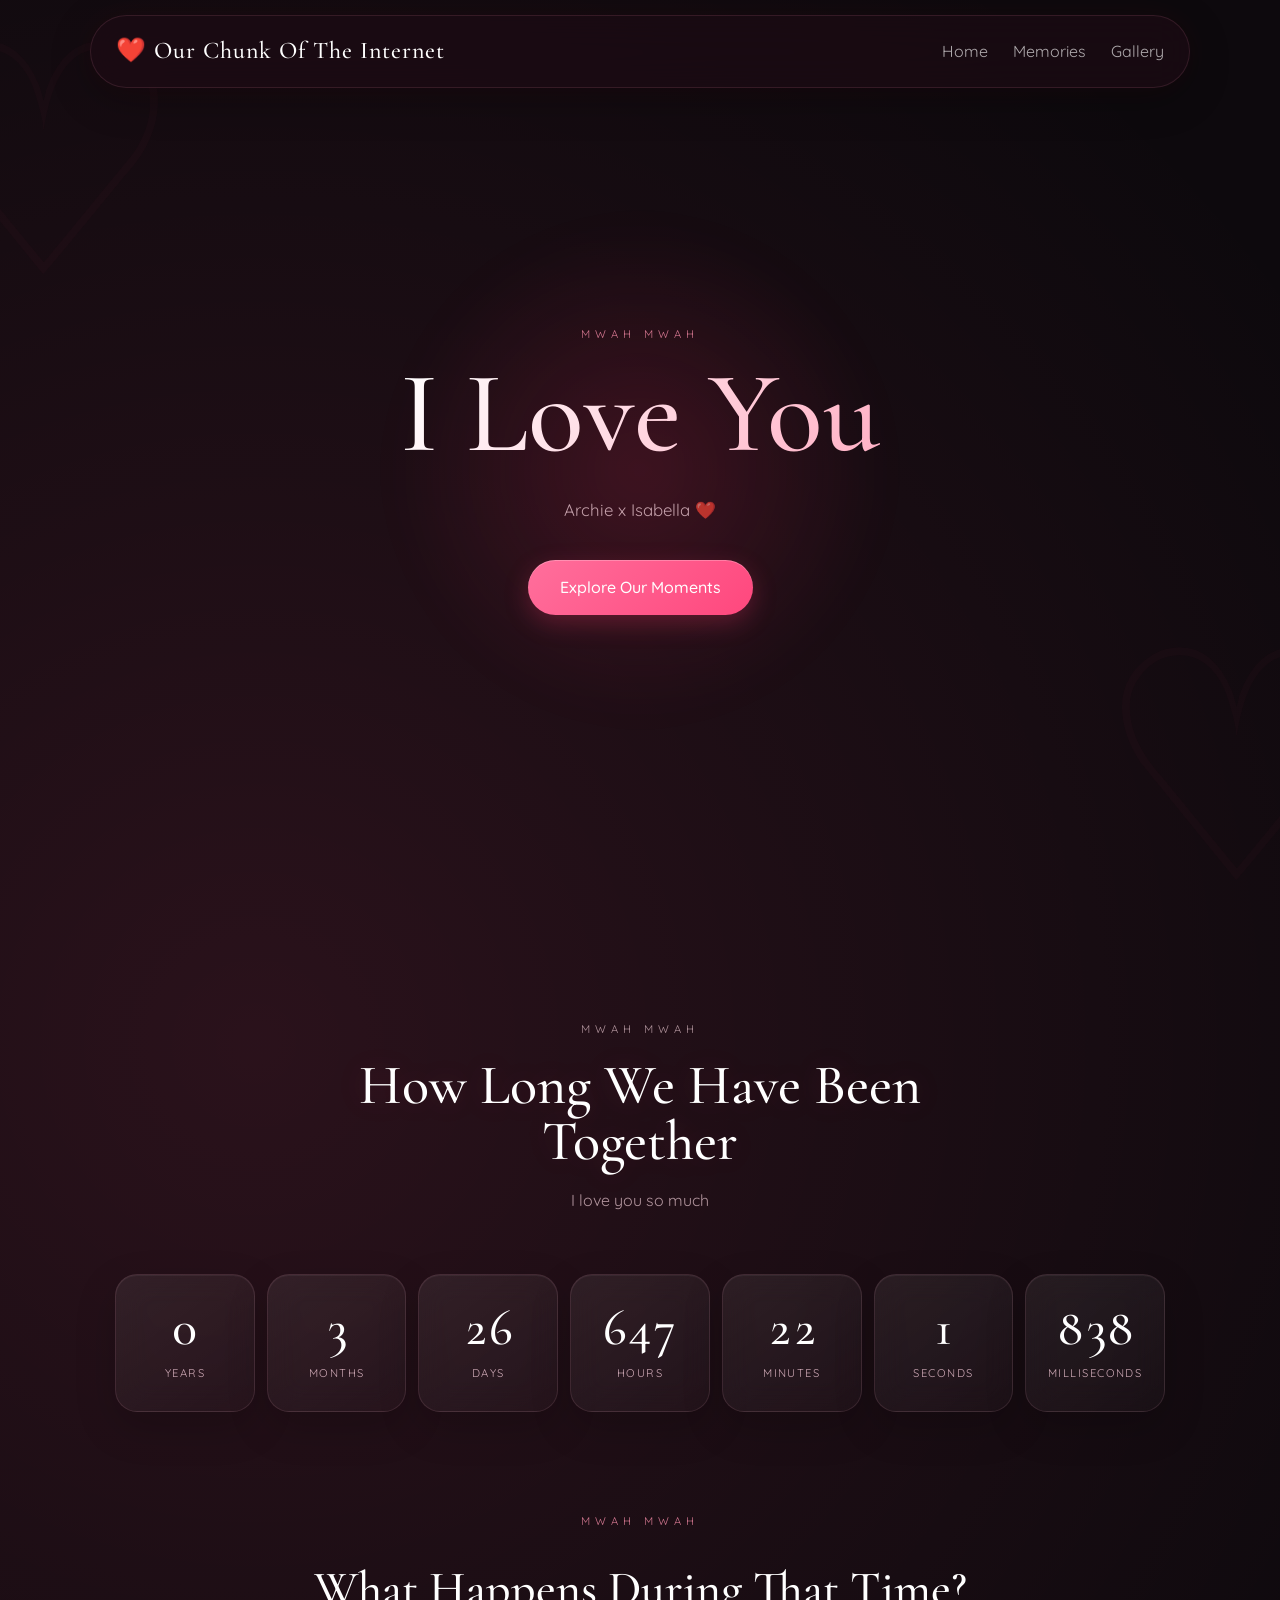
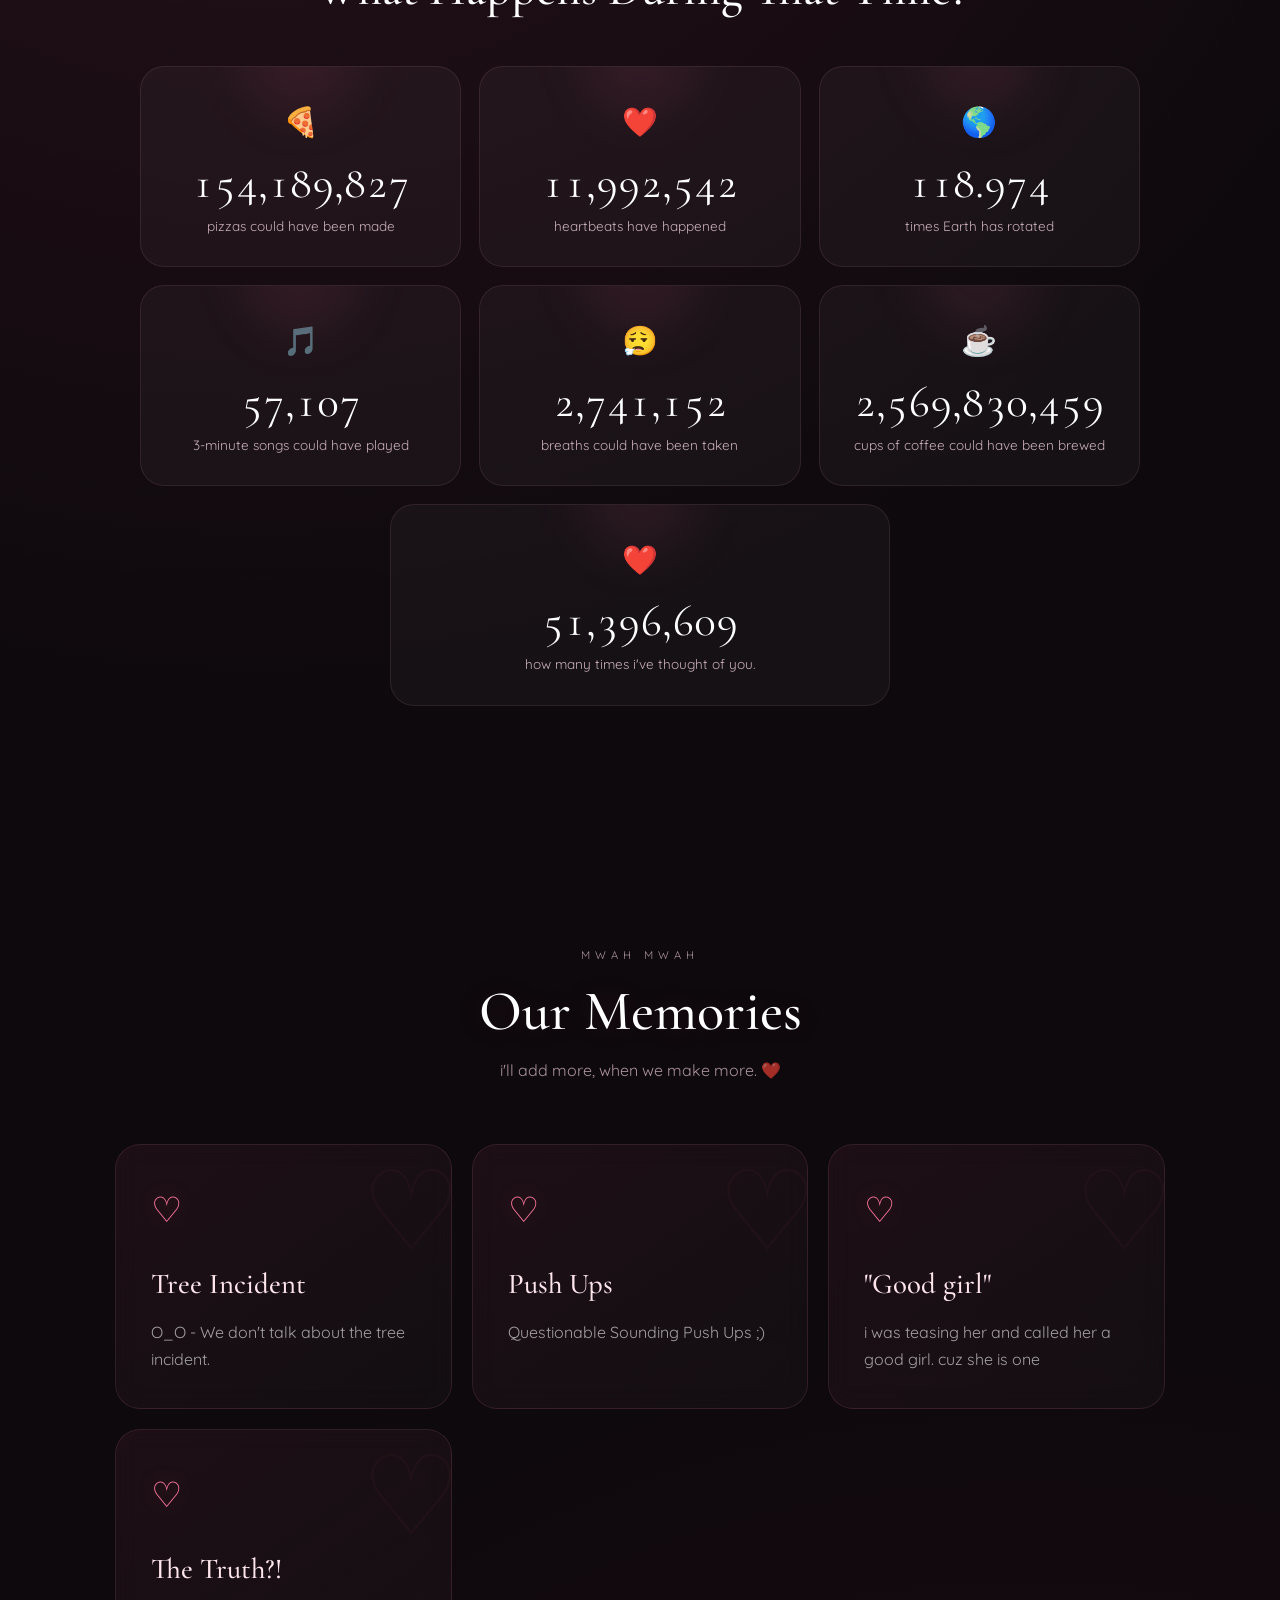
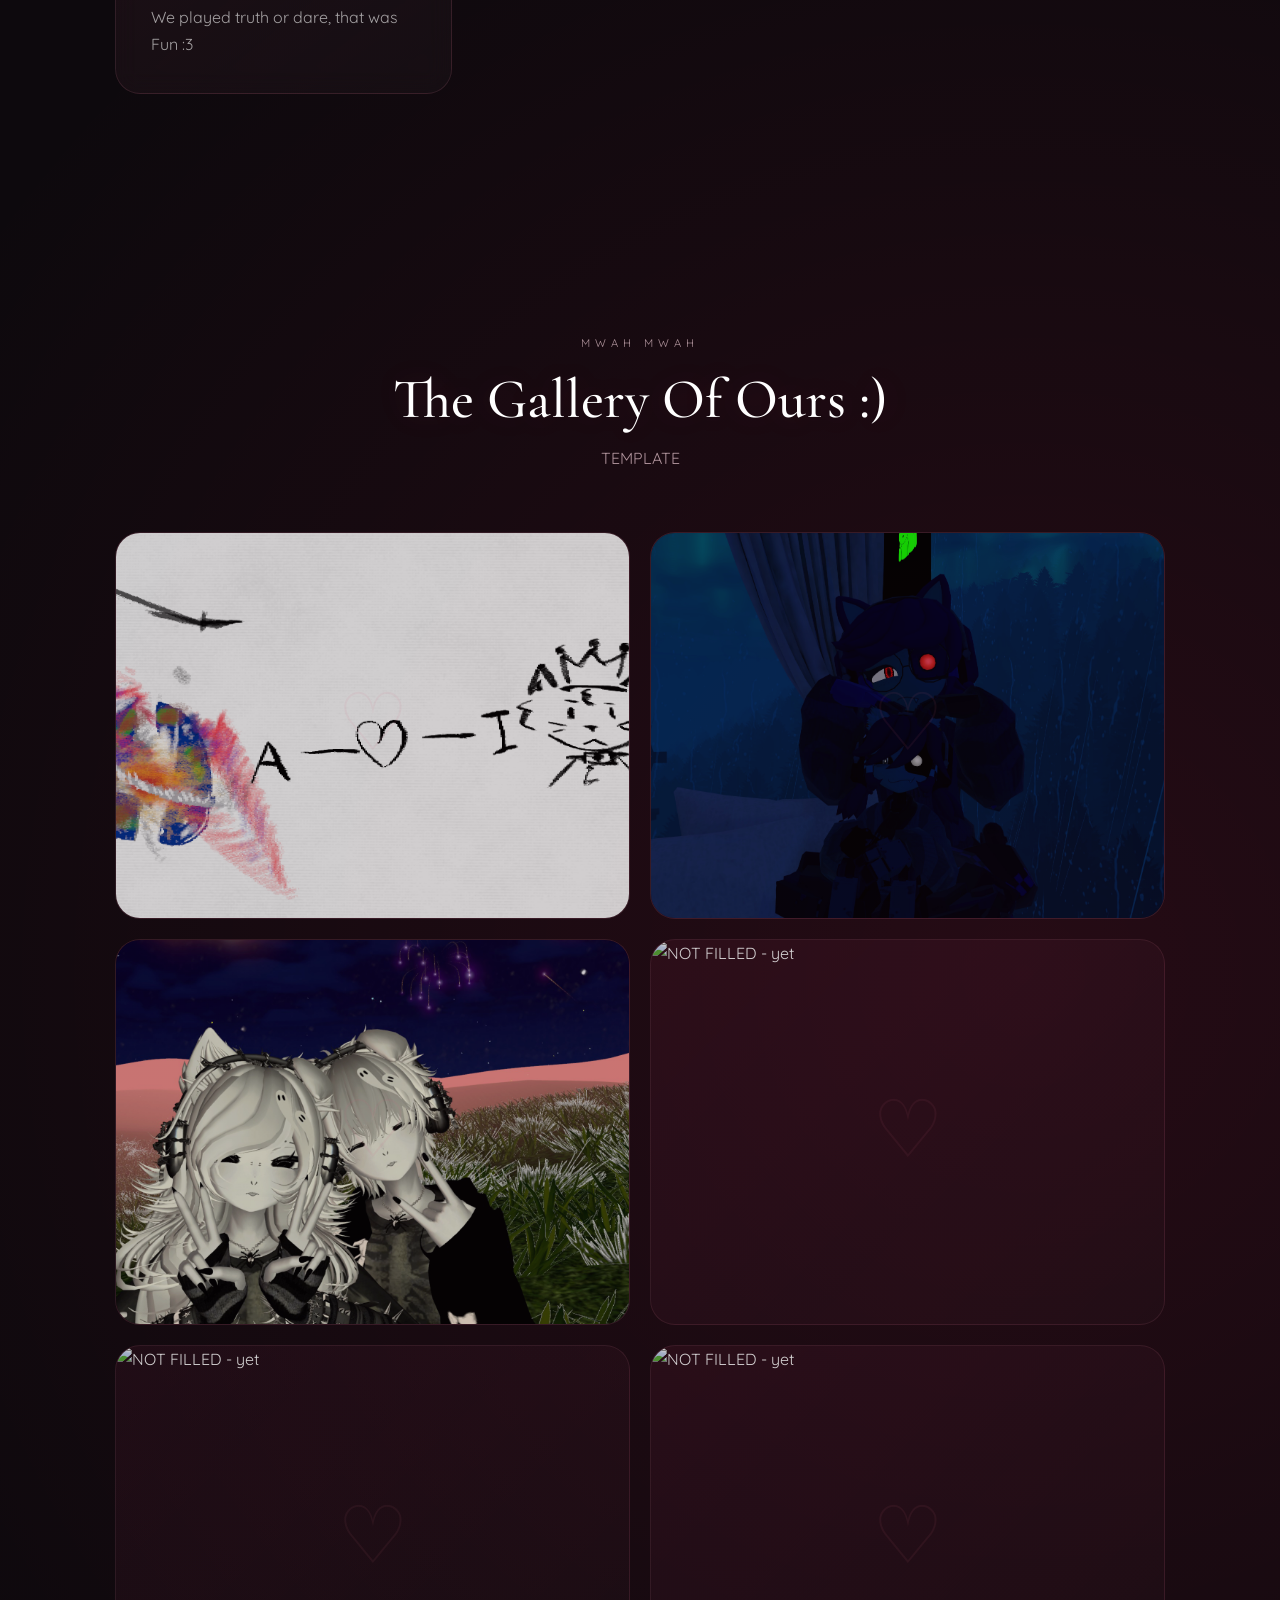
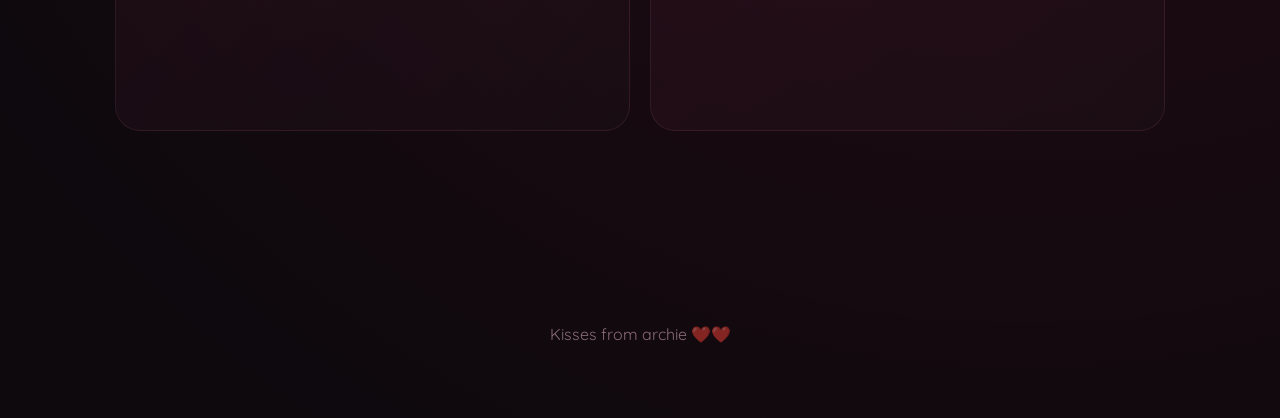
==== home.html @ 4c82939a "Updated" ====
<!DOCTYPE html>
<html lang="en">
<head>
    <meta charset="UTF-8">
    <meta name="viewport" content="width=device-width, initial-scale=1.0">

    <title>Archie x Isabella ❤️</title>

    <link rel="stylesheet" href="style.css">
</head>

<body>

    <header class="navbar">
        <div class="logo">
            ❤️ Our Chunk Of The Internet
        </div>

        <nav>
            <a href="#home">Home</a>
            <a href="#memories">Memories</a>
            <a href="#gallery">Gallery</a>
        </nav>
    </header>


    <main>

        <!-- HOME -->

        <section id="home" class="hero">

            <div class="hero-content">

                <p class="eyebrow">
                    mwah mwah
                </p>

                <h1>
                    I Love You
                </h1>

                <p class="hero-text">
                    Archie x Isabella ❤️
                </p>

                <a href="#memories" class="button">
                    Explore Our Moments
                </a>

            </div>

        </section>

        <!-- TIME TOGETHER -->

        <section id="time-together" class="section time-section">

            <div class="section-heading">

                <p class="eyebrow">
                    Mwah Mwah
                </p>

                <h2>
                    How Long We Have Been Together
                </h2>

                <p>
                    I love you so much
                </p>

            </div>

            <div class="time-counter">

                <div class="time-unit">
                    <span id="years">0</span>
                    <small>Years</small>
                </div>

                <div class="time-unit">
                    <span id="months">0</span>
                    <small>Months</small>
                </div>

                <div class="time-unit">
                    <span id="days">0</span>
                    <small>Days</small>
                </div>

                <div class="time-unit">
                    <span id="hours">0</span>
                    <small>Hours</small>
                </div>

                <div class="time-unit">
                    <span id="minutes">0</span>
                    <small>Minutes</small>
                </div>

                <div class="time-unit">
                    <span id="seconds">0</span>
                    <small>Seconds</small>
                </div>

                <div class="time-unit milliseconds">
                    <span id="milliseconds">000</span>
                    <small>Milliseconds</small>
                </div>

            </div>

            <div class="facts-heading">

                <p class="eyebrow">
                    mwah mwah
                </p>

                <h3>
                    What Happens During That Time?
                </h3>

            </div>

            <div class="facts-grid">

                <div class="fact-card">
                    <div class="fact-icon">🍕</div>
                    <div class="fact-number" id="pizzas">0</div>
                    <p>pizzas could have been made</p>
                </div>

                <div class="fact-card">
                    <div class="fact-icon">❤️</div>
                    <div class="fact-number" id="heartbeats">0</div>
                    <p>heartbeats have happened</p>
                </div>

                <div class="fact-card">
                    <div class="fact-icon">🌎</div>
                    <div class="fact-number" id="earthRotations">0</div>
                    <p>times Earth has rotated</p>
                </div>

                <div class="fact-card">
                    <div class="fact-icon">🎵</div>
                    <div class="fact-number" id="songs">0</div>
                    <p>3-minute songs could have played</p>
                </div>

                <div class="fact-card">
                    <div class="fact-icon">😮‍💨</div>
                    <div class="fact-number" id="breaths">0</div>
                    <p>breaths could have been taken</p>
                </div>

                <div class="fact-card">
                    <div class="fact-icon">☕</div>
                    <div class="fact-number" id="coffees">0</div>
                    <p>cups of coffee could have been brewed</p>
                </div>

                <div class="fact-card">
                    <div class="fact-icon">❤️</div>
                    <div class="fact-number" id="Love">0</div>
                    <p>how many times i've thought of you. </p>
                </div>

            </div>

        </section>




        <!-- ABOUT / US -->

        <section id="memories" class="section">

            <div class="section-heading">

                <p class="eyebrow">
                    Mwah Mwah
                </p>

                <h2>
                    Our Memories
                </h2>

                <p>
                    i'll add more, when we make more. ❤️
                </p>

            </div>


            <div class="card-grid">

                <article class="card">
                    <span class="card-icon">♡</span>

                    <h3>
                        Tree Incident
                    </h3>

                    <p>
                        O_O - We don't talk about the tree incident.
                    </p>
                </article>


                <article class="card">
                    <span class="card-icon">♡</span>

                    <h3>
                        Push Ups
                    </h3>

                    <p>
                        Questionable Sounding Push Ups ;)
                    </p>
                </article>


                <article class="card">
                    <span class="card-icon">♡</span>

                    <h3>
                        "Good girl"
                    </h3>

                    <p>
                        i was teasing her and called her a good girl. cuz she is one 
                    </p>
                </article>

                <article class="card">
                    <span class="card-icon">♡</span>

                    <h3>
                        The Truth?!
                    </h3>

                    <p>
                        We played truth or dare, that was Fun :3
                    </p>
                </article>

            </div>

        </section>





<!-- GALLERY -->

<section id="gallery" class="section">

    <div class="section-heading">

        <p class="eyebrow">
            mwah mwah
        </p>

        <h2>
            The Gallery Of Ours :)
        </h2>

        <p>
            TEMPLATE
        </p>

    </div>


    <div class="gallery">

        <div class="photo">

            <img
                src="1.jpg"
                alt="First Sign Of Romance?"
                data-description="Earth Split In Half Vs Cat. - Cat Wins."
            >

        </div>


        <div class="photo">

            <img
                src="2.png"
                alt="Silly Goobers :3"
                data-description="Two Silly Goobers Cuddling :3"
            >

        </div>


        <div class="photo">

            <img
                src="3.png"
                alt="SELFIE!"
                data-description="Cute Selfie's ❤️"
            >

        </div>


        <div class="photo">

            <img
                src="4.png"
                alt="NOT FILLED - yet"
                data-description="NOT FILLED - yet"
            >

        </div>


        <div class="photo">

            <img
                src="5.png"
                alt="NOT FILLED - yet"
                data-description="NOT FILLED - yet"
            >

        </div>


        <div class="photo">

            <img
                src="6.png"
                alt="NOT FILLED - yet"
                data-description="NOT FILLED - yet"
            >

        </div>

    </div>

</section>


<!-- IMAGE VIEWER -->

<div class="image-viewer" id="imageViewer">

    <button
        class="viewer-close"
        id="viewerClose"
        aria-label="Close image"
    >
        ×
    </button>


    <div class="viewer-content">

        <img
            class="viewer-image"
            id="viewerImage"
            src=""
            alt=""
        >


        <p
            class="viewer-description"
            id="viewerDescription"
        >
            TEMPLATE
        </p>

    </div>

</div>


<!-- IMAGE VIEWER -->

<div class="image-viewer" id="imageViewer">

    <button
        class="viewer-close"
        id="viewerClose"
        aria-label="Close image"
    >
        ×
    </button>

    <img
        class="viewer-image"
        id="viewerImage"
        src=""
        alt=""
    >

</div>
    </main>


    <footer>

        <p>
            Kisses from archie ❤️❤️
        </p>

    </footer>


    <script src="script.js"></script>

</body>
</html>
---- style.css ----
/* =========================================================
   FONTS
========================================================= */

@import url('https://fonts.googleapis.com/css2?family=Cormorant+Garamond:wght@400;500;600&family=Quicksand:wght@300;400;500&display=swap');


/* =========================================================
   GLOBAL
========================================================= */

* {
    margin: 0;
    padding: 0;
    box-sizing: border-box;
}

html {
    scroll-behavior: smooth;
}

body {
    font-family: "Quicksand", sans-serif;
    font-weight: 400;

    background:
        radial-gradient(
            circle at 20% 20%,
            rgba(255, 80, 130, 0.12),
            transparent 30%
        ),
        radial-gradient(
            circle at 80% 80%,
            rgba(255, 30, 90, 0.10),
            transparent 30%
        ),
        #0d090d;

    color: #fff;

    line-height: 1.7;

    overflow-x: hidden;
}


/* =========================================================
   TYPOGRAPHY
========================================================= */

h1,
h2,
h3,
.logo {
    font-family: "Cormorant Garamond", serif;
    font-weight: 500;
}

h1,
h2,
h3,
p {
    margin-top: 0;
}

a {
    font-family: "Quicksand", sans-serif;
}


/* =========================================================
   AMBIENT BACKGROUND
========================================================= */

body::before,
body::after {
    content: "♡";

    position: fixed;

    font-family: "Cormorant Garamond", serif;

    font-size: 20rem;

    color: rgba(255, 80, 130, 0.025);

    pointer-events: none;

    z-index: -1;

    animation:
        backgroundFloat 12s ease-in-out infinite;
}

body::before {
    top: -100px;
    left: -100px;
}

body::after {
    bottom: -150px;
    right: -100px;

    animation-delay: -6s;
}

@keyframes backgroundFloat {

    0%,
    100% {
        transform:
            translateY(0)
            rotate(0deg);
    }

    50% {
        transform:
            translateY(-30px)
            rotate(8deg);
    }
}


/* =========================================================
   NAVBAR
========================================================= */

.navbar {
    position: fixed;

    top: 15px;
    left: 50%;

    transform: translateX(-50%);

    width: min(
        1100px,
        calc(100% - 30px)
    );

    display: flex;

    justify-content: space-between;
    align-items: center;

    padding: 15px 25px;

    background:
        rgba(30, 12, 20, 0.65);

    border:
        1px solid
        rgba(255, 150, 180, 0.12);

    border-radius: 100px;

    backdrop-filter: blur(18px);

    box-shadow:
        0 10px 40px rgba(0, 0, 0, 0.3),
        0 0 30px rgba(255, 50, 100, 0.05);

    z-index: 1000;

    animation:
        navbarAppear 1s ease forwards;
}

@keyframes navbarAppear {

    from {
        opacity: 0;

        transform:
            translate(-50%, -20px);
    }

    to {
        opacity: 1;

        transform:
            translate(-50%, 0);
    }
}


/* =========================================================
   LOGO
========================================================= */

.logo {
    font-size: 1.5rem;

    font-weight: 500;

    letter-spacing: 1px;

    color: #fff;

    transition: 0.3s;
}

.logo:hover {
    color: #ff8fab;

    text-shadow:
        0 0 15px
        rgba(255, 80, 130, 0.5);
}


/* =========================================================
   NAVIGATION
========================================================= */

nav {
    display: flex;

    gap: 25px;
}

nav a {
    position: relative;

    color: #fff;

    text-decoration: none;

    opacity: 0.65;

    font-weight: 400;

    transition: 0.3s;
}

nav a::after {
    content: "";

    position: absolute;

    left: 50%;
    bottom: -5px;

    width: 0;
    height: 2px;

    background: #ff6f9c;

    border-radius: 10px;

    transform: translateX(-50%);

    transition: 0.3s;
}

nav a:hover {
    opacity: 1;

    color: #ff9fba;

    text-shadow:
        0 0 12px
        rgba(255, 100, 140, 0.5);
}

nav a:hover::after {
    width: 100%;
}


/* =========================================================
   HERO
========================================================= */

.hero {
    min-height: 100vh;

    display: flex;

    justify-content: center;
    align-items: center;

    text-align: center;

    padding:
        120px
        20px
        80px;

    position: relative;
}


/* =========================================================
   HERO GLOW
========================================================= */

.hero::before {
    content: "";

    position: absolute;

    width: 500px;
    height: 500px;

    border-radius: 50%;

    background:
        radial-gradient(
            circle,
            rgba(255, 50, 100, 0.16),
            transparent 70%
        );

    filter: blur(20px);

    animation:
        heroGlow 6s ease-in-out infinite;

    pointer-events: none;
}

@keyframes heroGlow {

    0%,
    100% {
        transform: scale(0.9);

        opacity: 0.5;
    }

    50% {
        transform: scale(1.15);

        opacity: 1;
    }
}


/* =========================================================
   HERO CONTENT
========================================================= */

.hero-content {
    max-width: 750px;

    position: relative;

    animation:
        heroAppear 1.4s ease forwards;
}

@keyframes heroAppear {

    from {
        opacity: 0;

        transform:
            translateY(30px);
    }

    to {
        opacity: 1;

        transform:
            translateY(0);
    }
}


/* =========================================================
   EYEBROW
========================================================= */

.eyebrow {
    text-transform: uppercase;

    letter-spacing: 5px;

    font-size: 0.7rem;

    font-weight: 400;

    color: #ff91ae;

    margin-bottom: 18px;

    opacity: 0.8;
}


/* =========================================================
   HERO TITLE
========================================================= */

.hero h1 {
    font-family:
        "Cormorant Garamond",
        serif;

    font-weight: 500;

    font-size:
        clamp(
            4rem,
            9vw,
            8rem
        );

    line-height: 0.9;

    margin-bottom: 30px;

    background:
        linear-gradient(
            120deg,
            #fff,
            #ffb6c9,
            #ff6f9c,
            #fff
        );

    background-size: 300%;

    -webkit-background-clip: text;

    -webkit-text-fill-color: transparent;

    animation:
        titleGradient 6s ease infinite,
        titleFloat 4s ease-in-out infinite;
}

@keyframes titleGradient {

    0%,
    100% {
        background-position: 0%;
    }

    50% {
        background-position: 100%;
    }
}

@keyframes titleFloat {

    0%,
    100% {
        transform:
            translateY(0);
    }

    50% {
        transform:
            translateY(-5px);
    }
}


/* =========================================================
   HERO TEXT
========================================================= */

.hero-text {
    max-width: 600px;

    margin: auto;

    opacity: 0.7;

    font-size: 1.05rem;

    font-weight: 400;

    color: #ffdce5;
}


/* =========================================================
   BUTTON
========================================================= */

.button {
    display: inline-block;

    margin-top: 35px;

    padding:
        14px
        32px;

    border-radius: 50px;

    background:
        linear-gradient(
            135deg,
            #ff6f9c,
            #ff477d
        );

    color: white;

    text-decoration: none;

    font-family:
        "Quicksand",
        sans-serif;

    font-weight: 500;

    box-shadow:
        0 8px 25px
        rgba(255, 60, 110, 0.25),

        inset 0 1px
        rgba(255, 255, 255, 0.25);

    transition:
        transform 0.3s,
        box-shadow 0.3s;
}

.button:hover {
    transform:
        translateY(-5px)
        scale(1.03);

    box-shadow:
        0 15px 35px
        rgba(255, 60, 110, 0.4),

        0 0 30px
        rgba(255, 80, 130, 0.15);
}

.button:active {
    transform:
        scale(0.96);
}


/* =========================================================
   SECTIONS
========================================================= */

.section {
    max-width: 1100px;

    margin: auto;

    padding:
        120px
        25px;

    position: relative;
}

.section-heading {
    text-align: center;

    max-width: 650px;

    margin:
        0 auto
        60px;
}

.section-heading h2 {
    font-family:
        "Cormorant Garamond",
        serif;

    font-weight: 500;

    font-size: 3.5rem;

    line-height: 1;

    margin-bottom: 18px;

    color: #fff;

    text-shadow:
        0 0 30px
        rgba(255, 80, 130, 0.15);
}

.section-heading p {
    opacity: 0.65;

    color: #ffdce5;

    font-weight: 400;
}


/* =========================================================
   CARDS
========================================================= */

.card-grid {
    display: grid;

    grid-template-columns:
        repeat(3, 1fr);

    gap: 20px;
}

.card {
    position: relative;

    padding: 35px;

    border:
        1px solid
        rgba(255, 150, 180, 0.12);

    border-radius: 25px;

    background:
        linear-gradient(
            145deg,
            rgba(255, 100, 140, 0.07),
            rgba(255, 255, 255, 0.025)
        );

    backdrop-filter: blur(12px);

    overflow: hidden;

    transition:
        transform 0.35s,
        border-color 0.35s,
        box-shadow 0.35s;
}

.card::before {
    content: "♡";

    position: absolute;

    right: -10px;
    top: -25px;

    font-family:
        "Cormorant Garamond",
        serif;

    font-size: 7rem;

    color:
        rgba(255, 100, 140, 0.04);

    transition: 0.4s;
}

.card:hover {
    transform:
        translateY(-10px);

    border-color:
        rgba(255, 110, 150, 0.3);

    box-shadow:
        0 20px 50px
        rgba(0, 0, 0, 0.3),

        0 0 30px
        rgba(255, 60, 110, 0.06);
}

.card:hover::before {
    transform:
        rotate(15deg)
        scale(1.1);

    color:
        rgba(255, 100, 140, 0.08);
}


/* =========================================================
   CARD ICON
========================================================= */

.card-icon {
    font-size: 2.2rem;

    display: block;

    margin-bottom: 20px;

    color: #ff789f;

    filter:
        drop-shadow(
            0 0 10px
            rgba(255, 80, 130, 0.4)
        );

    animation:
        tinyHeart 2s ease-in-out infinite;
}

@keyframes tinyHeart {

    0%,
    100% {
        transform:
            scale(1);
    }

    50% {
        transform:
            scale(1.12);
    }
}


/* =========================================================
   CARD TEXT
========================================================= */

.card h3 {
    font-family:
        "Cormorant Garamond",
        serif;

    font-size: 1.8rem;

    font-weight: 500;

    margin-bottom: 10px;

    color: #ffe5ec;
}

.card p {
    opacity: 0.6;

    font-weight: 400;
}


/* =========================================================
   GALLERY
========================================================= */

.gallery {
    display: grid;

    grid-template-columns:
        repeat(2, 1fr);

    gap: 20px;
}

.photo {
    position: relative;

    aspect-ratio: 4 / 3;

    border-radius: 25px;

    background:
        linear-gradient(
            135deg,
            rgba(255, 80, 130, 0.08),
            rgba(255, 255, 255, 0.025)
        );

    border:
        1px solid
        rgba(255, 150, 180, 0.12);

    display: flex;

    justify-content: center;
    align-items: center;

    overflow: hidden;

    opacity: 0.8;

    transition:
        transform 0.4s,
        box-shadow 0.4s;
}

.photo::after {
    content: "♡";

    position: absolute;

    font-family:
        "Cormorant Garamond",
        serif;

    font-size: 5rem;

    color:
        rgba(255, 120, 150, 0.08);

    transition: 0.4s;
}

.photo:hover {
    transform:
        scale(1.025)
        translateY(-5px);

    box-shadow:
        0 20px 50px
        rgba(0, 0, 0, 0.3),

        0 0 30px
        rgba(255, 60, 110, 0.08);
}

.photo:hover::after {
    transform:
        scale(1.3)
        rotate(10deg);

    color:
        rgba(255, 120, 150, 0.15);
}


/* =========================================================
   MUSIC
========================================================= */

.music-card {
    display: flex;

    align-items: center;

    gap: 25px;

    padding: 20px;

    border-radius: 25px;

    background:
        rgba(255, 100, 140, 0.045);

    border:
        1px solid
        rgba(255, 150, 180, 0.12);

    backdrop-filter: blur(10px);

    transition: 0.3s;
}

.music-card:hover {
    transform:
        translateY(-5px);

    border-color:
        rgba(255, 110, 150, 0.25);

    box-shadow:
        0 15px 40px
        rgba(0, 0, 0, 0.25);
}

.album-art {
    width: 80px;
    height: 80px;

    flex-shrink: 0;

    border-radius: 16px;

    display: flex;

    justify-content: center;
    align-items: center;

    background:
        radial-gradient(
            circle,
            rgba(255, 110, 150, 0.3),
            rgba(255, 70, 110, 0.05)
        );

    border:
        1px solid
        rgba(255, 150, 180, 0.15);

    font-family:
        "Quicksand",
        sans-serif;

    font-size: 0.7rem;

    box-shadow:
        0 0 25px
        rgba(255, 70, 120, 0.1);

    transition: 0.3s;
}

.music-card:hover .album-art {
    transform:
        rotate(-3deg)
        scale(1.05);
}

.song-info {
    flex: 1;
}

.song-info h3 {
    font-family:
        "Cormorant Garamond",
        serif;

    font-size: 1.8rem;

    font-weight: 500;

    color: #ffe5ec;
}

.song-info p {
    opacity: 0.5;

    font-weight: 400;
}

.play-button {
    width: 48px;
    height: 48px;

    border: none;

    border-radius: 50%;

    cursor: pointer;

    background: #ff6f9c;

    color: white;

    box-shadow:
        0 5px 20px
        rgba(255, 60, 110, 0.3);

    transition: 0.3s;
}

.play-button:hover {
    transform:
        scale(1.12);

    box-shadow:
        0 8px 30px
        rgba(255, 60, 110, 0.5);
}


/* =========================================================
   LETTER
========================================================= */

.letter-section {
    display: flex;

    justify-content: center;
}

.letter {
    position: relative;

    max-width: 700px;

    padding: 55px;

    border-radius: 30px;

    background:
        linear-gradient(
            145deg,
            rgba(255, 100, 140, 0.08),
            rgba(255, 255, 255, 0.025)
        );

    border:
        1px solid
        rgba(255, 150, 180, 0.15);

    backdrop-filter: blur(15px);

    box-shadow:
        0 25px 70px
        rgba(0, 0, 0, 0.25);
}

.letter::before {
    content: "♡";

    position: absolute;

    top: 15px;
    right: 25px;

    font-family:
        "Cormorant Garamond",
        serif;

    font-size: 3rem;

    color:
        rgba(255, 100, 140, 0.1);

    animation:
        tinyHeart 2s ease-in-out infinite;
}

.letter h2 {
    font-family:
        "Cormorant Garamond",
        serif;

    font-weight: 500;

    font-size: 3rem;

    line-height: 1;

    margin-bottom: 25px;
}

.letter p {
    margin-bottom: 20px;

    opacity: 0.75;

    color: #ffe5ec;

    font-weight: 400;
}

.signature {
    margin-top: 35px;

    font-family:
        "Cormorant Garamond",
        serif;

    font-size: 1.5rem;

    font-weight: 500;

    color: #ff91ae;
}


/* =========================================================
   FOOTER
========================================================= */

footer {
    text-align: center;

    padding: 70px 20px;

    opacity: 0.5;

    color: #ffcbd9;

    font-weight: 400;
}


/* =========================================================
   MOBILE
========================================================= */

@media (max-width: 700px) {

    .navbar {
        top: 10px;

        padding:
            14px
            20px;
    }

    nav {
        display: none;
    }

    .hero h1 {
        font-size: 4.5rem;
    }

    .hero::before {
        width: 350px;
        height: 350px;
    }

    .section {
        padding:
            90px
            20px;
    }

    .section-heading h2 {
        font-size: 2.7rem;
    }

    .card-grid {
        grid-template-columns: 1fr;
    }

    .gallery {
        grid-template-columns: 1fr;
    }

    .letter {
        padding:
            35px
            25px;
    }

    .letter h2 {
        font-size: 2.5rem;
    }

    .music-card {
        gap: 15px;
    }

}

/* =========================================================
   IMAGE VIEWER
========================================================= */

.image-viewer {

    position: fixed;

    inset: 0;

    display: flex;

    justify-content: center;
    align-items: center;

    padding: 40px;

    background:
        rgba(5, 2, 5, 0.78);

    backdrop-filter: blur(20px);

    -webkit-backdrop-filter: blur(20px);

    opacity: 0;

    visibility: hidden;

    pointer-events: none;

    z-index: 9999;

    transition:
        opacity 0.4s ease,
        visibility 0.4s ease;

}


/* OPEN STATE */

.image-viewer.active {

    opacity: 1;

    visibility: visible;

    pointer-events: auto;

}


/* IMAGE */

.viewer-image {

    max-width: 90vw;

    max-height: 85vh;

    width: auto;

    height: auto;

    object-fit: contain;

    border-radius: 20px;

    box-shadow:
        0 30px 100px
        rgba(0, 0, 0, 0.65),

        0 0 60px
        rgba(255, 70, 120, 0.12);

    transform:
        scale(0.75)
        translateY(30px);

    opacity: 0;

    transition:
        transform 0.55s
        cubic-bezier(
            0.16,
            1,
            0.3,
            1
        ),

        opacity 0.35s ease;

}


/* IMAGE ENTER */

.image-viewer.active .viewer-image {

    transform:
        scale(1)
        translateY(0);

    opacity: 1;

}


/* CLOSE BUTTON */

.viewer-close {

    position: absolute;

    top: 25px;
    right: 30px;

    width: 50px;
    height: 50px;

    border: none;

    border-radius: 50%;

    background:
        rgba(255, 255, 255, 0.08);

    color: white;

    font-size: 2rem;

    font-family: Arial, sans-serif;

    cursor: pointer;

    backdrop-filter: blur(10px);

    transition:
        transform 0.3s ease,
        background 0.3s ease;

}


.viewer-close:hover {

    transform:
        rotate(90deg)
        scale(1.1);

    background:
        rgba(255, 100, 140, 0.2);

}


/* CLICKABLE GALLERY */

.photo {

    cursor: pointer;

}


.photo img {

    width: 100%;
    height: 100%;

    object-fit: cover;

    display: block;

    transition:
        transform 0.5s ease;

}


.photo:hover img {

    transform:
        scale(1.05);

}

/* =========================================================
   VIEWER CONTENT
========================================================= */

.viewer-content {

    display: flex;

    flex-direction: column;

    align-items: center;

    justify-content: center;

    max-width: 90vw;

    max-height: 90vh;

}


/* =========================================================
   IMAGE
========================================================= */

.viewer-image {

    max-width: 90vw;

    max-height: 75vh;

    width: auto;

    height: auto;

    object-fit: contain;

    border-radius: 20px;

    box-shadow:
        0 30px 100px
        rgba(0, 0, 0, 0.65),

        0 0 60px
        rgba(255, 70, 120, 0.12);

    transform:
        scale(0.75)
        translateY(30px);

    opacity: 0;

    transition:
        transform 0.55s
        cubic-bezier(
            0.16,
            1,
            0.3,
            1
        ),

        opacity 0.35s ease;

}


/* =========================================================
   DESCRIPTION
========================================================= */

.viewer-description {

    margin-top: 22px;

    max-width: 700px;

    text-align: center;

    color: #ffdce5;

    font-family:
        "Quicksand",
        sans-serif;

    font-size: 1rem;

    line-height: 1.6;

    opacity: 0;

    transform:
        translateY(15px);

    transition:
        opacity 0.45s ease 0.15s,
        transform 0.45s ease 0.15s;

}


/* =========================================================
   ACTIVE ANIMATION
========================================================= */

.image-viewer.active .viewer-image {

    transform:
        scale(1)
        translateY(0);

    opacity: 1;

}


.image-viewer.active .viewer-description {

    opacity: 0.8;

    transform:
        translateY(0);

}

/* ============================= */
/* TIME TOGETHER */
/* ============================= */

.time-section {
    position: relative;
}


/* MAIN COUNTER */

.time-counter {
    display: grid;
    grid-template-columns: repeat(7, 1fr);
    gap: 12px;

    max-width: 1100px;
    margin: 55px auto 0;
}

.time-unit {
    position: relative;

    padding: 28px 12px;

    text-align: center;

    background:
        linear-gradient(
            145deg,
            rgba(255, 255, 255, 0.07),
            rgba(255, 255, 255, 0.025)
        );

    border: 1px solid rgba(255, 180, 200, 0.12);
    border-radius: 22px;

    box-shadow:
        inset 0 1px rgba(255, 255, 255, 0.05),
        0 15px 40px rgba(0, 0, 0, 0.18);

    backdrop-filter: blur(15px);
    -webkit-backdrop-filter: blur(15px);

    transition:
        transform 0.3s ease,
        border-color 0.3s ease,
        background 0.3s ease;
}

.time-unit:hover {
    transform: translateY(-6px);

    border-color: rgba(255, 150, 180, 0.3);

    background:
        linear-gradient(
            145deg,
            rgba(255, 255, 255, 0.1),
            rgba(255, 255, 255, 0.035)
        );
}

.time-unit span {
    display: block;

    font-family: "Cormorant Garamond", serif;
    font-size: clamp(2rem, 4vw, 3.4rem);
    font-weight: 500;

    line-height: 1;

    color: #fff;

    font-variant-numeric: tabular-nums;
}

.time-unit small {
    display: block;

    margin-top: 10px;

    font-family: "Quicksand", sans-serif;
    font-size: 0.7rem;

    letter-spacing: 0.13em;
    text-transform: uppercase;

    color: #cfaab7;
}


/* MILLISECONDS */

.time-unit.milliseconds span {
    font-variant-numeric: tabular-nums;
}


/* FACTS HEADING */

.facts-heading {
    margin: 100px auto 35px;

    text-align: center;
}

.facts-heading h3 {
    margin-top: 8px;

    font-family: "Cormorant Garamond", serif;
    font-size: clamp(2rem, 4vw, 3rem);
    font-weight: 500;

    color: #fff;
}


/* FACT GRID */

.facts-grid {
    display: grid;

    grid-template-columns: repeat(3, 1fr);

    gap: 18px;

    max-width: 1000px;

    margin: 0 auto;
}


/* FACT CARD */

.fact-card {
    position: relative;

    padding: 30px 25px;

    text-align: center;

    background: rgba(255, 255, 255, 0.035);

    border: 1px solid rgba(255, 180, 200, 0.1);
    border-radius: 24px;

    overflow: hidden;

    transition:
        transform 0.3s ease,
        border-color 0.3s ease,
        background 0.3s ease;
}

.fact-card::before {
    content: "";

    position: absolute;

    width: 120px;
    height: 120px;

    top: -70px;
    left: 50%;

    transform: translateX(-50%);

    background: rgba(255, 100, 150, 0.08);

    border-radius: 50%;

    filter: blur(25px);

    pointer-events: none;
}

.fact-card:hover {
    transform: translateY(-6px);

    background: rgba(255, 255, 255, 0.06);

    border-color: rgba(255, 150, 180, 0.25);
}


/* ICON */

.fact-icon {
    font-size: 1.8rem;
    margin-bottom: 15px;
}


/* NUMBER */

.fact-number {
    font-family: "Cormorant Garamond", serif;

    font-size: clamp(1.8rem, 4vw, 2.8rem);

    line-height: 1;

    color: #fff;

    font-variant-numeric: tabular-nums;

    margin-bottom: 10px;
}


/* DESCRIPTION */

.fact-card p {
    margin: 0;

    font-family: "Quicksand", sans-serif;

    font-size: 0.85rem;

    line-height: 1.5;

    color: #c9aeb8;
}



/* RESPONSIVE */

@media (max-width: 850px) {

    .time-counter {
        grid-template-columns: repeat(4, 1fr);
    }

    .facts-grid {
        grid-template-columns: repeat(2, 1fr);
    }

}


@media (max-width: 600px) {

    .time-counter {
        grid-template-columns: repeat(2, 1fr);
    }

    .time-unit {
        padding: 24px 10px;
    }

    .facts-grid {
        grid-template-columns: 1fr;
    }

}

.facts-grid .fact-card:last-child {
    grid-column: 1 / -1;
    width: min(500px, 100%);
    justify-self: center;
}

.time-counter .time-unit milliseconds:last-child {
    grid-column: 1 / -1;
    width: min(500px, 100%);
    justify-self: center;
}
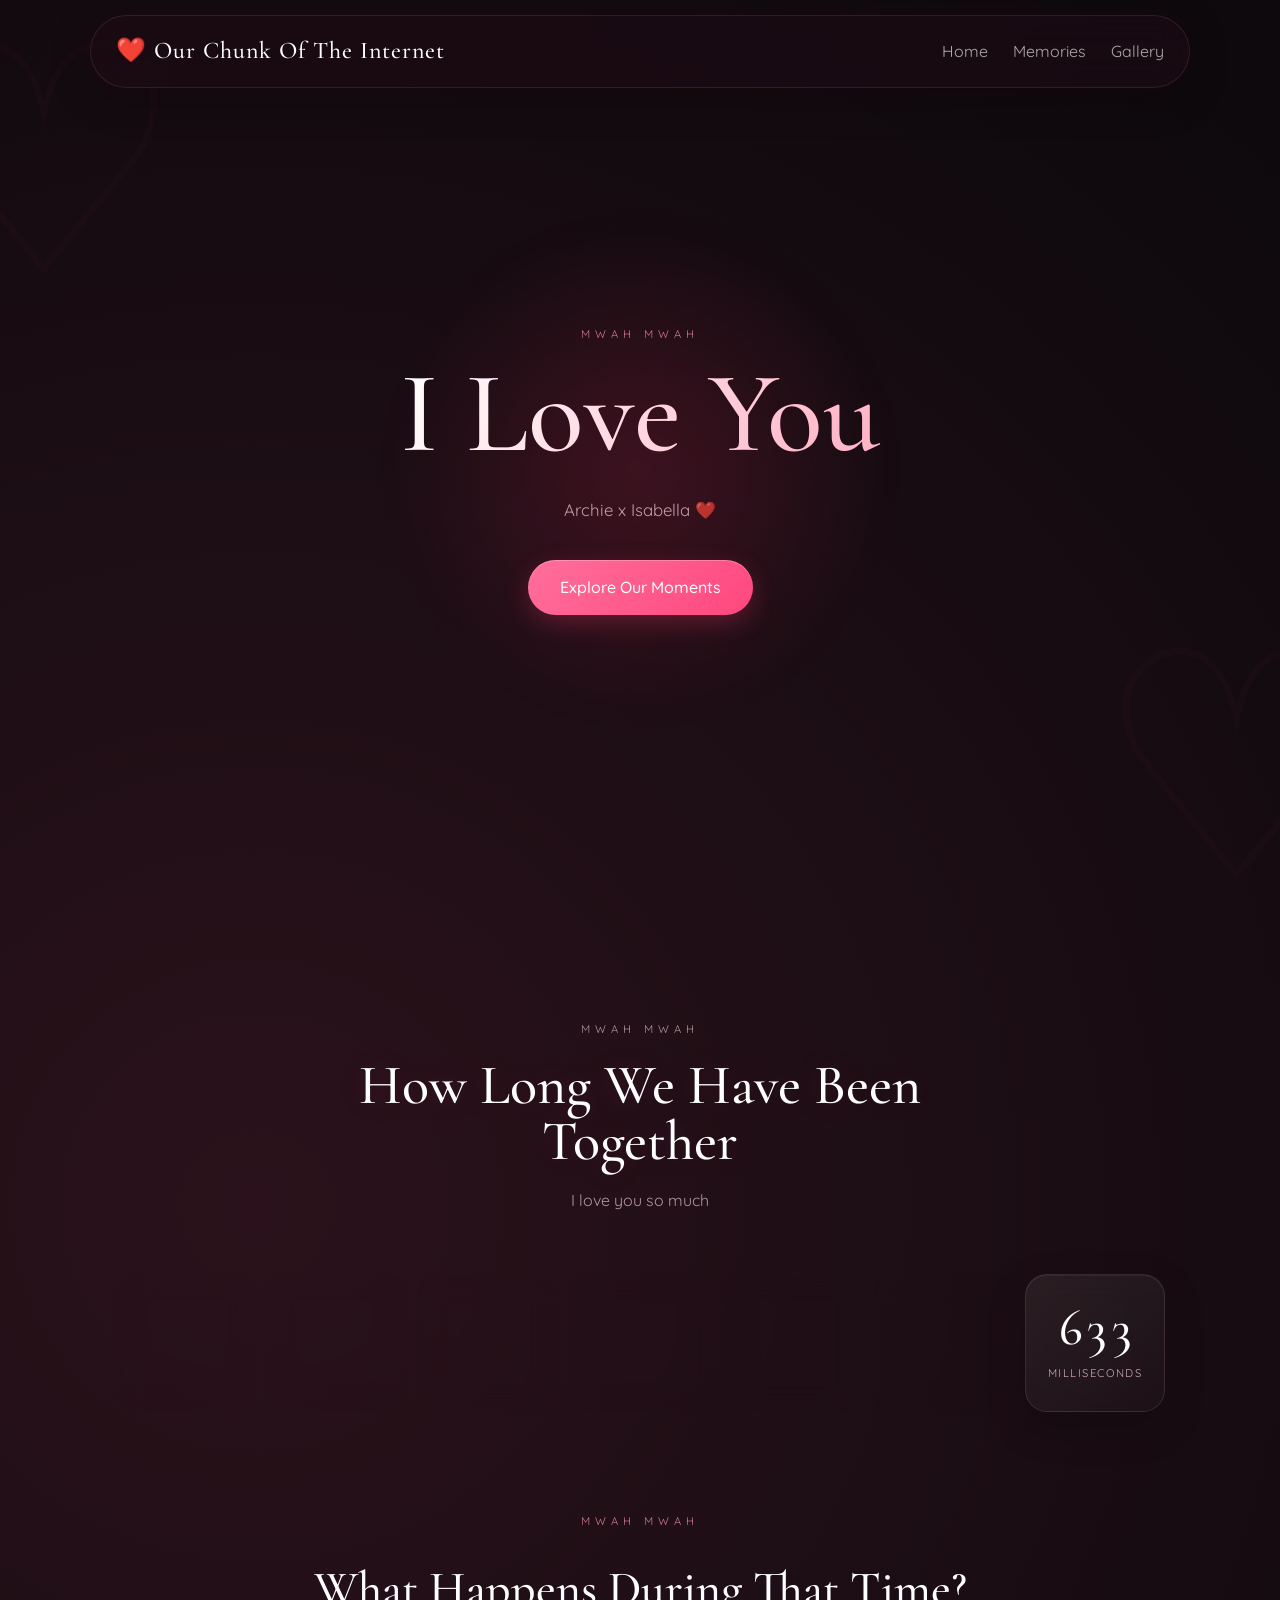
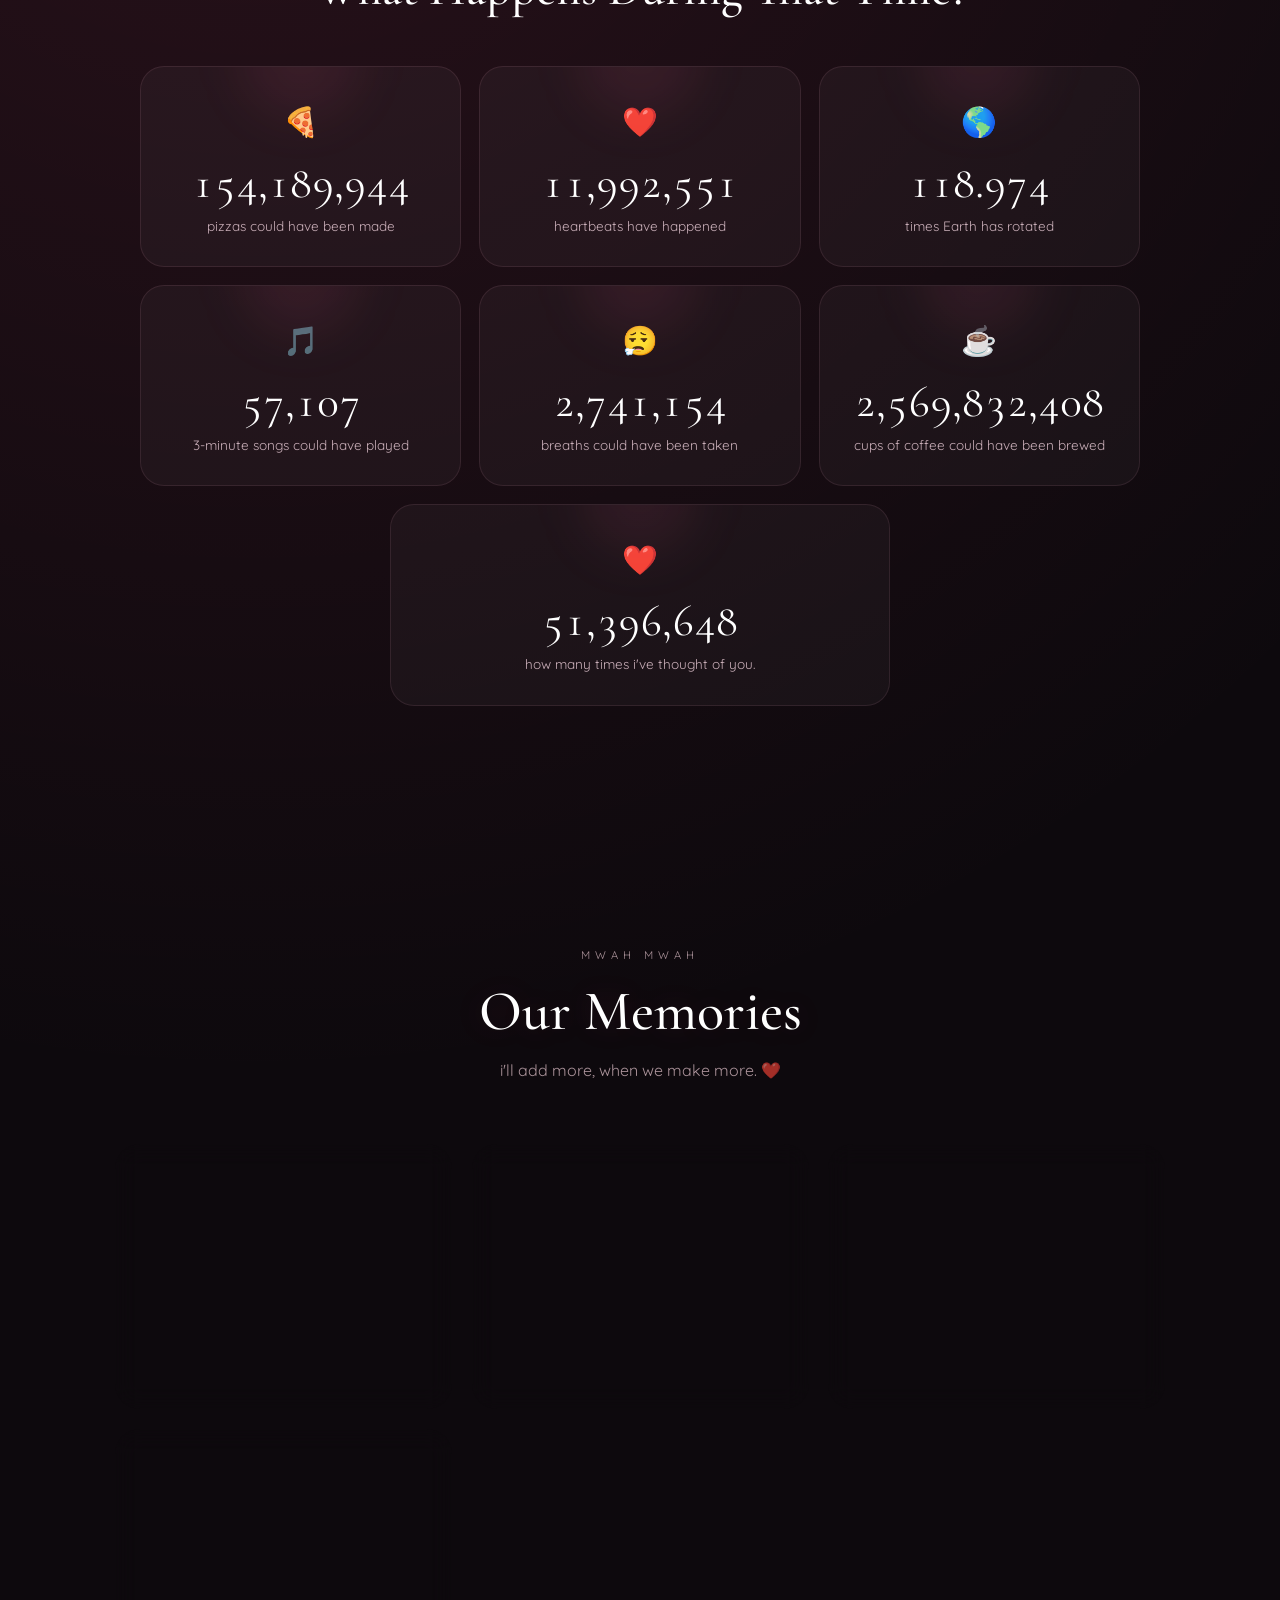
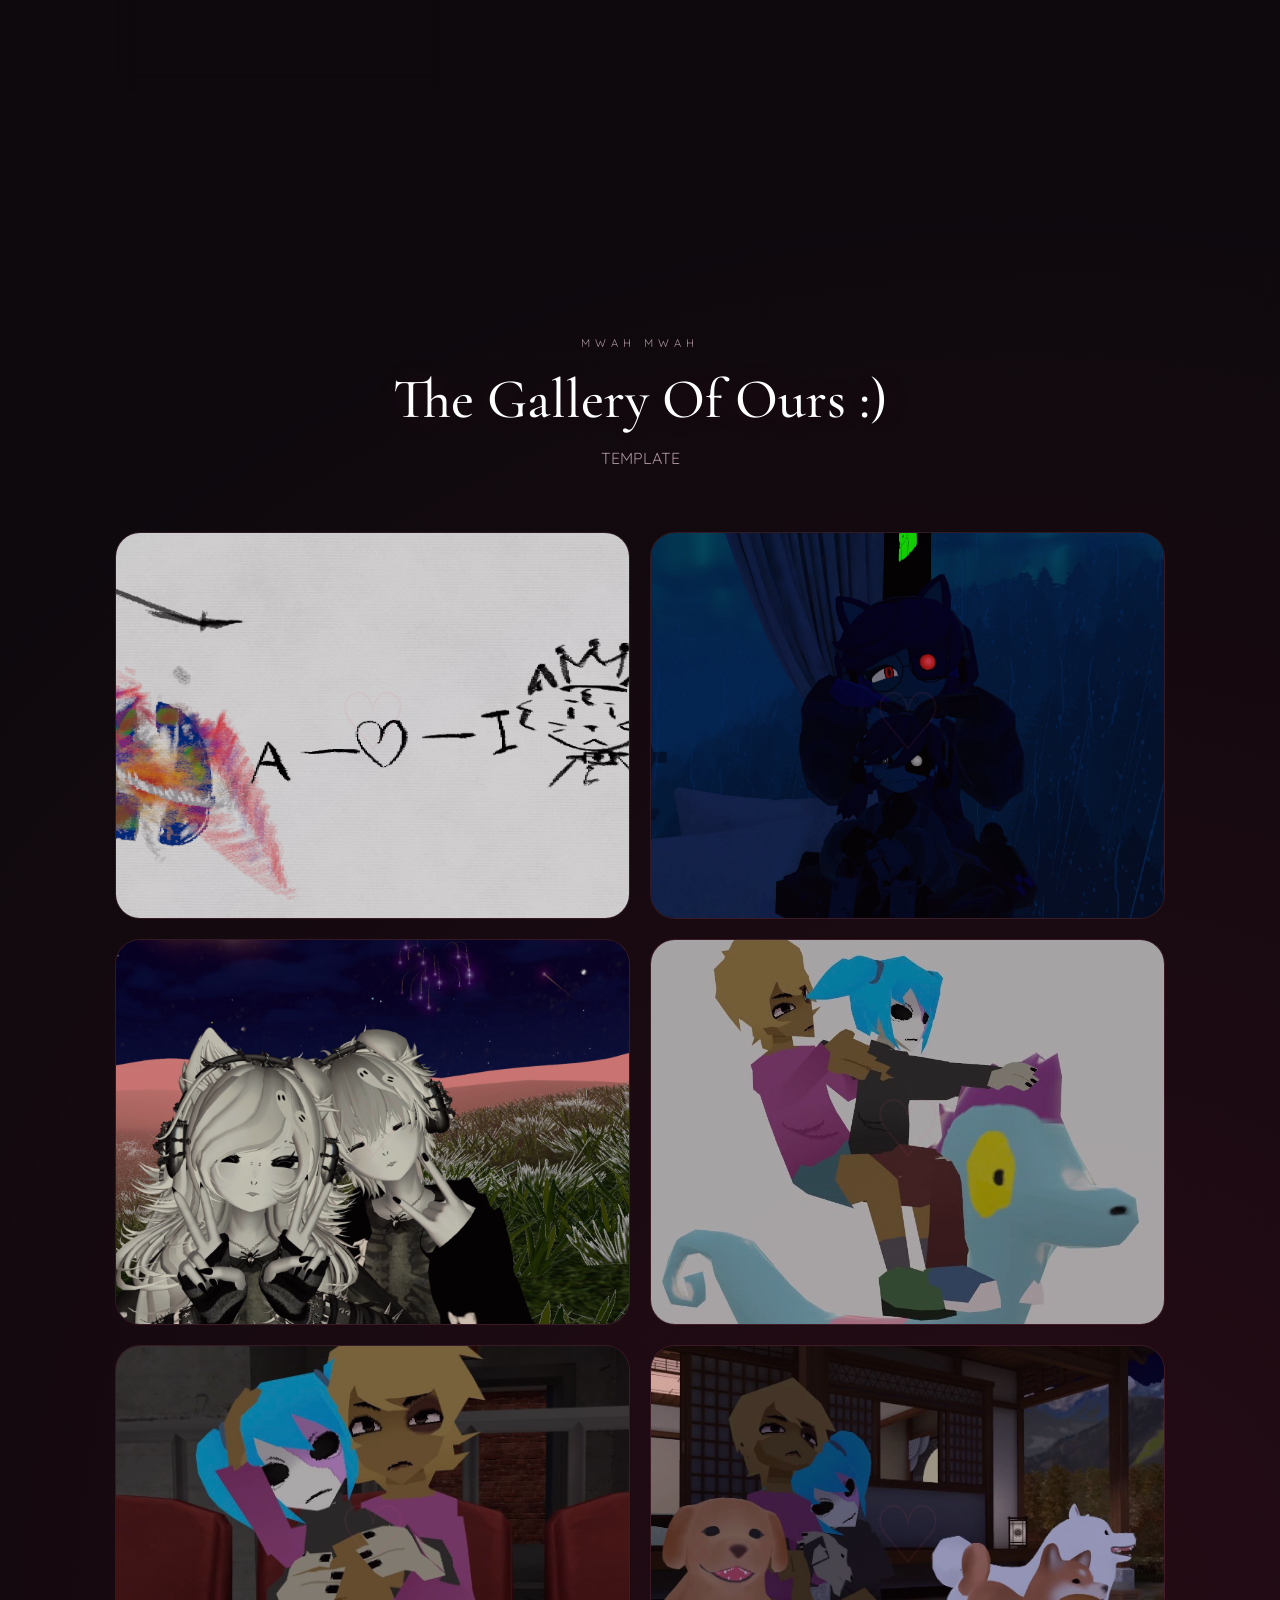
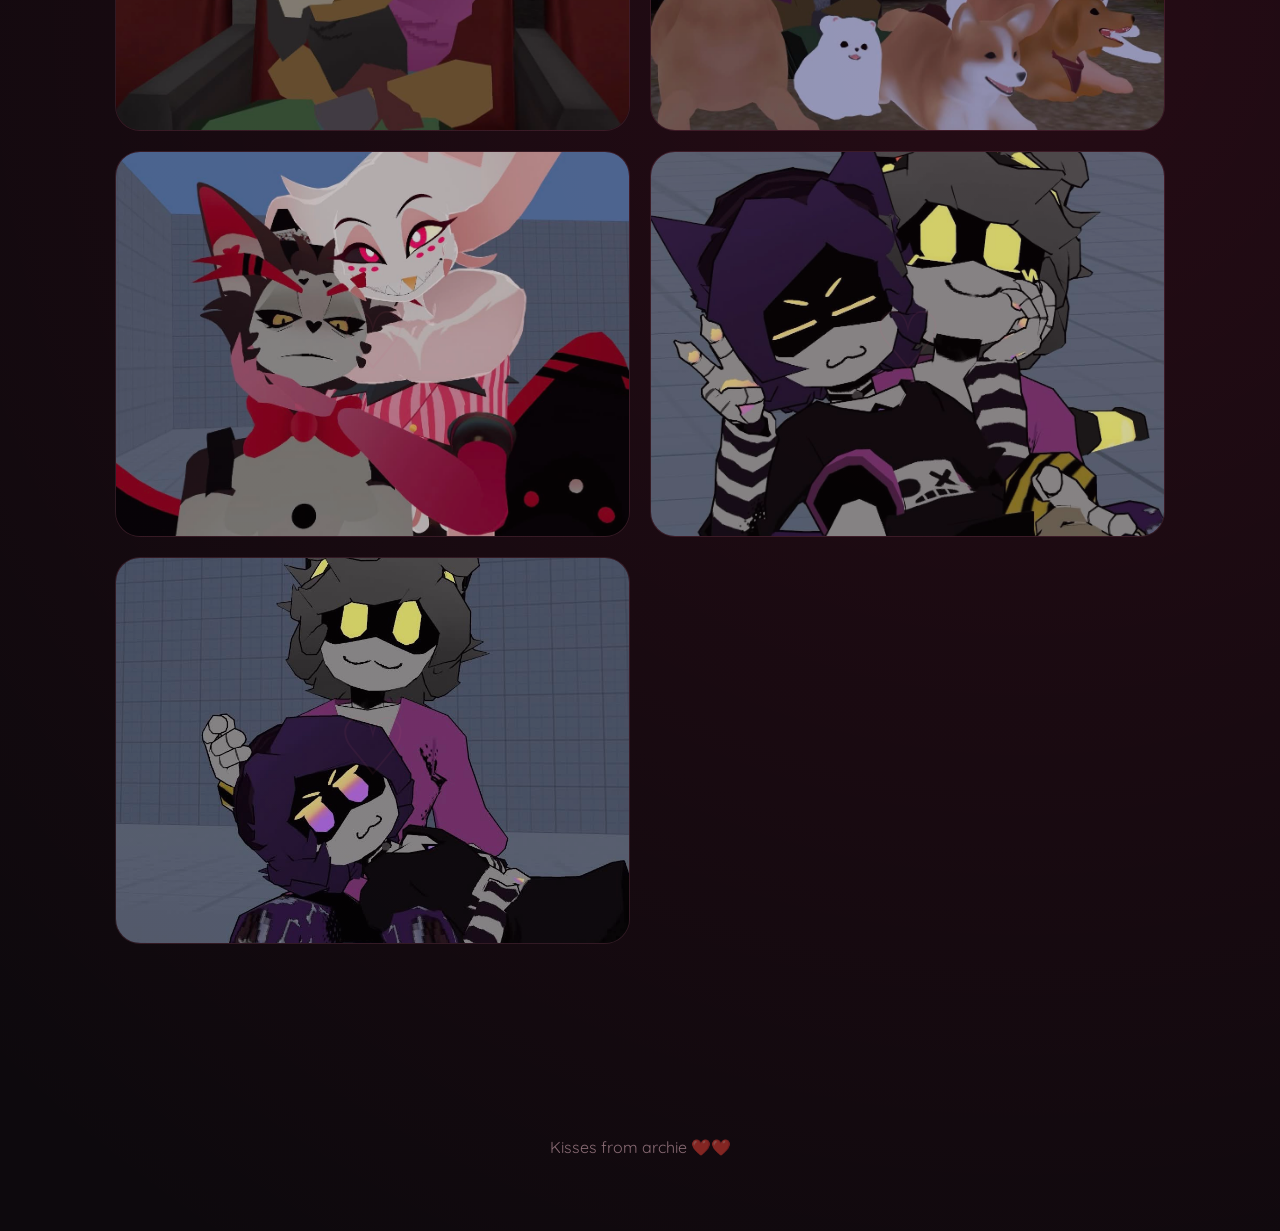
==== commit a4a8ce1e: "Added More Photos To The Gallery xx" ====
--- a/home.html
+++ b/home.html
@@ -314,32 +314,62 @@
         <div class="photo">
 
             <img
-                src="4.png"
-                alt="NOT FILLED - yet"
-                data-description="NOT FILLED - yet"
-            >
-
-        </div>
-
-
-        <div class="photo">
-
-            <img
-                src="5.png"
-                alt="NOT FILLED - yet"
-                data-description="NOT FILLED - yet"
-            >
-
-        </div>
-
-
-        <div class="photo">
-
-            <img
-                src="6.png"
-                alt="NOT FILLED - yet"
-                data-description="NOT FILLED - yet"
-            >
+                src="Horsey.jpg"
+                alt="Horesy!!"
+                data-description="Is it A Horse?"
+            >
+
+        </div>
+
+
+        <div class="photo">
+
+            <img
+                src="Cuddwing.jpg"
+                alt="CUDDLES! <3"
+                data-description="Cuddles <3"
+            >
+
+        </div>
+
+
+        <div class="photo">
+
+            <img
+                src="DOGGOS.jpg"
+                alt="Chilling With The Doggos"
+                data-description="Chilling With The Doggos ❤️"
+            >
+
+        </div>
+
+        <div class="photo">
+
+                    <img
+                        src="yup.jpg"
+                        alt="Goobers, Goobying around"
+                        data-description="Goobers, Goobying around ❤️"
+                    >
+
+        </div>
+
+        <div class="photo">
+
+                            <img
+                                src="N x UZI.jpg"
+                                alt="N And Uzi, Aka Tango And Mystic"
+                                data-description="N And Uzi, Aka Tango And Mystic ❤️"
+                            >
+
+        </div>
+
+        <div class="photo">
+
+                            <img
+                                src="Use my legs as pillow.jpg"
+                                alt="Yes, You make Use Legs As Pillow"
+                                data-description="Yes, You make Use Legs As Pillow 👍❤️"
+                            >
 
         </div>
 
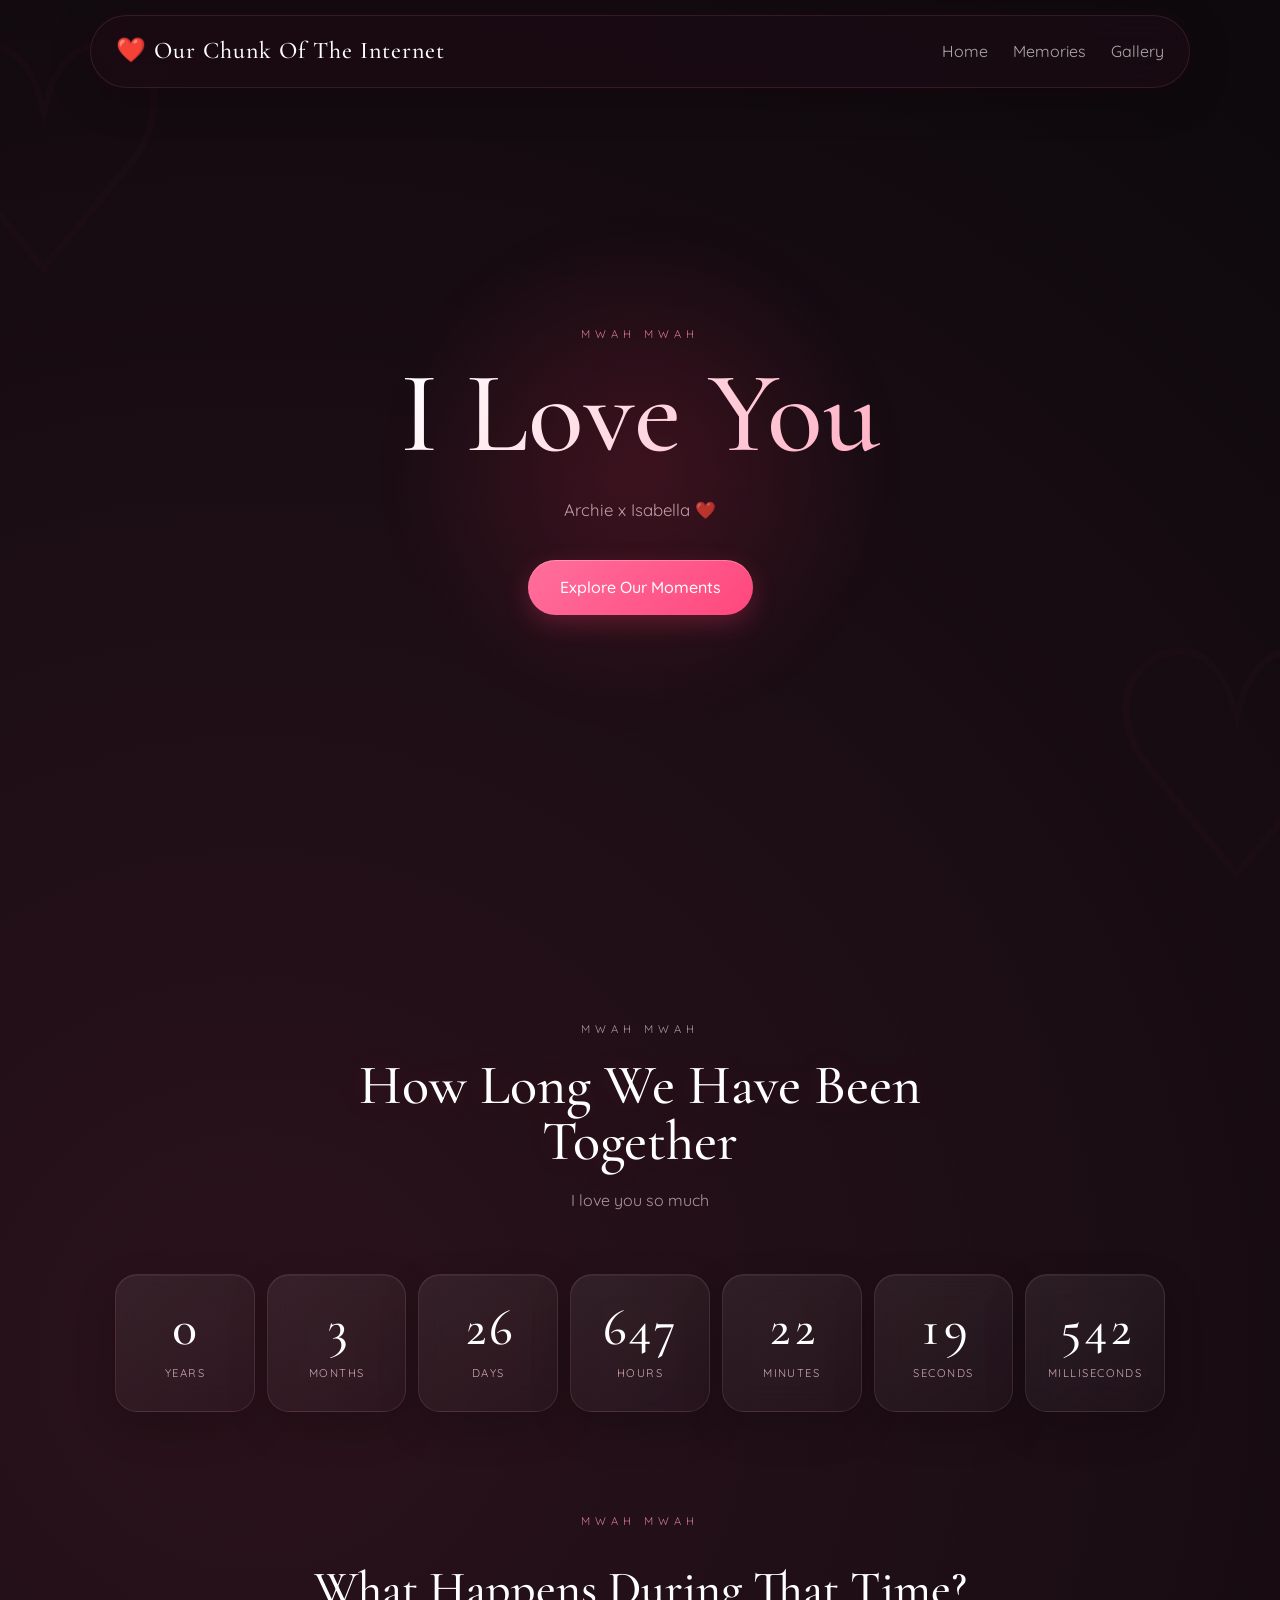
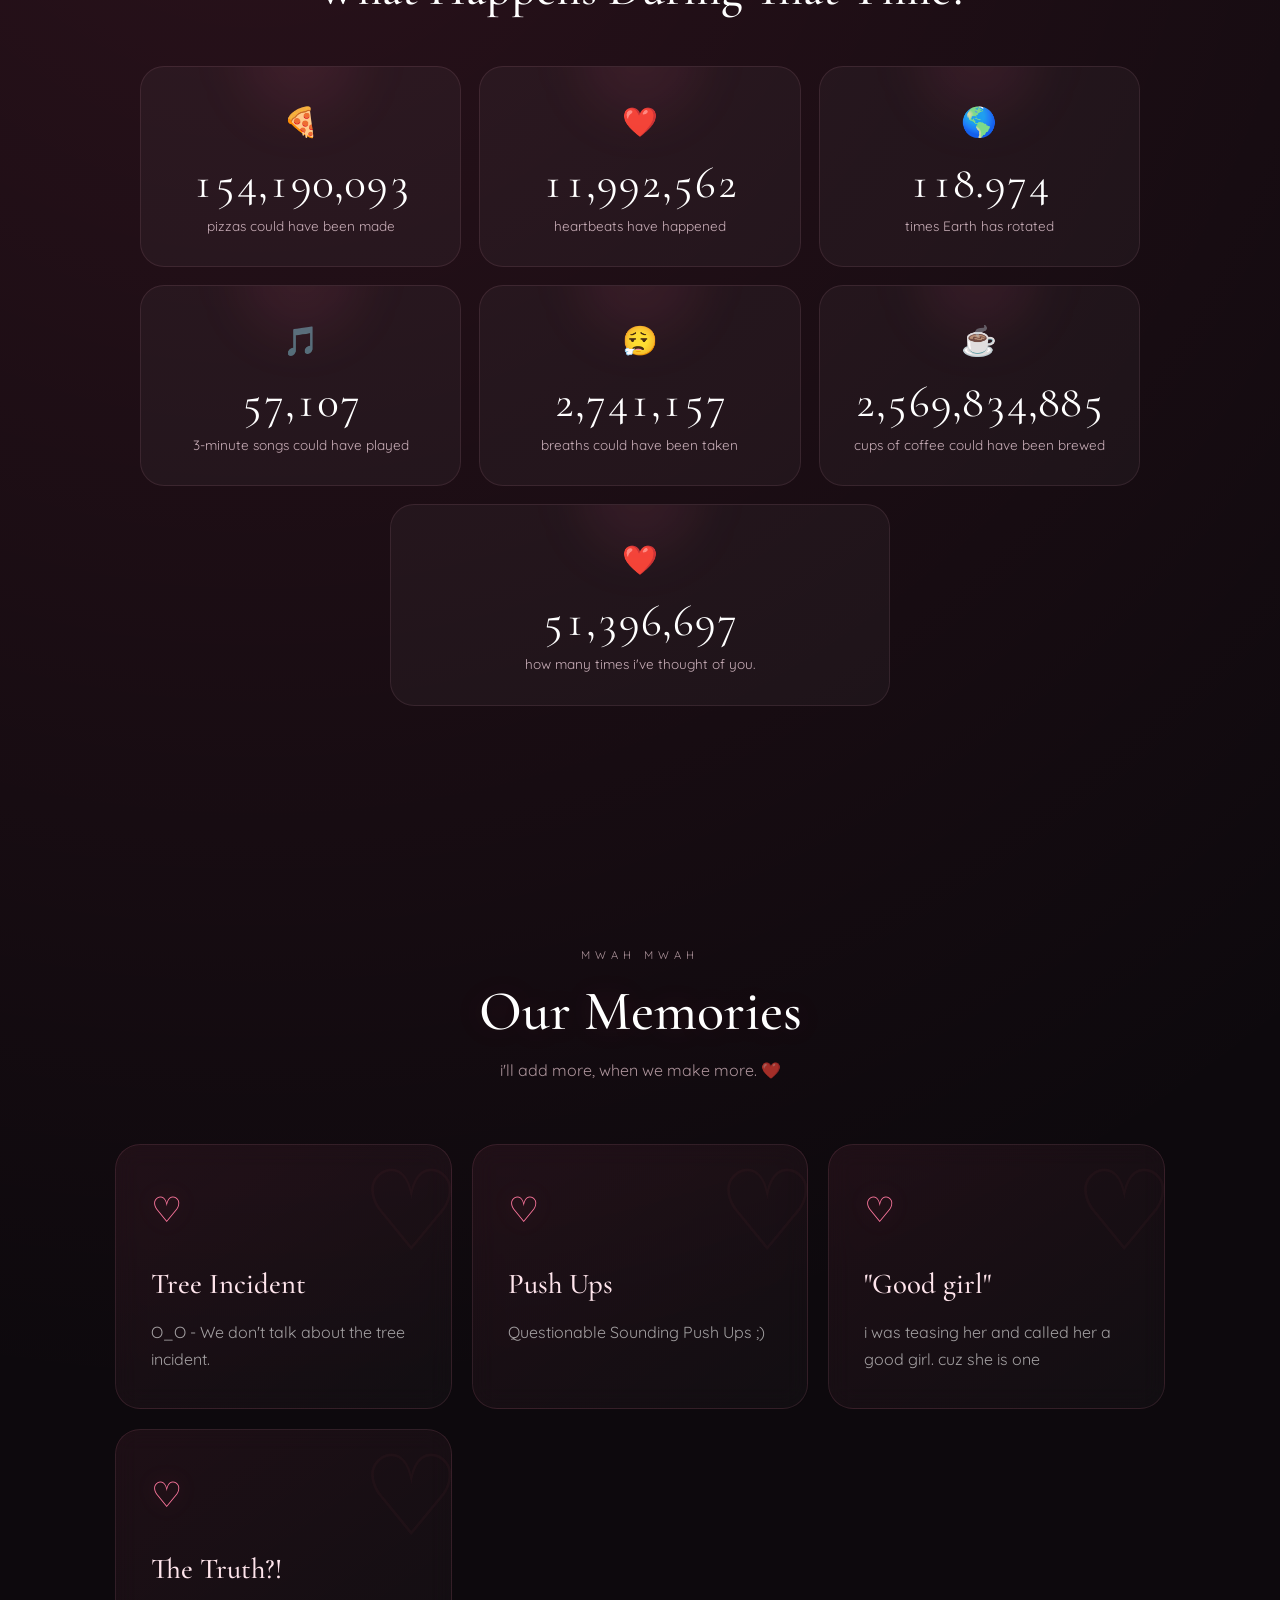
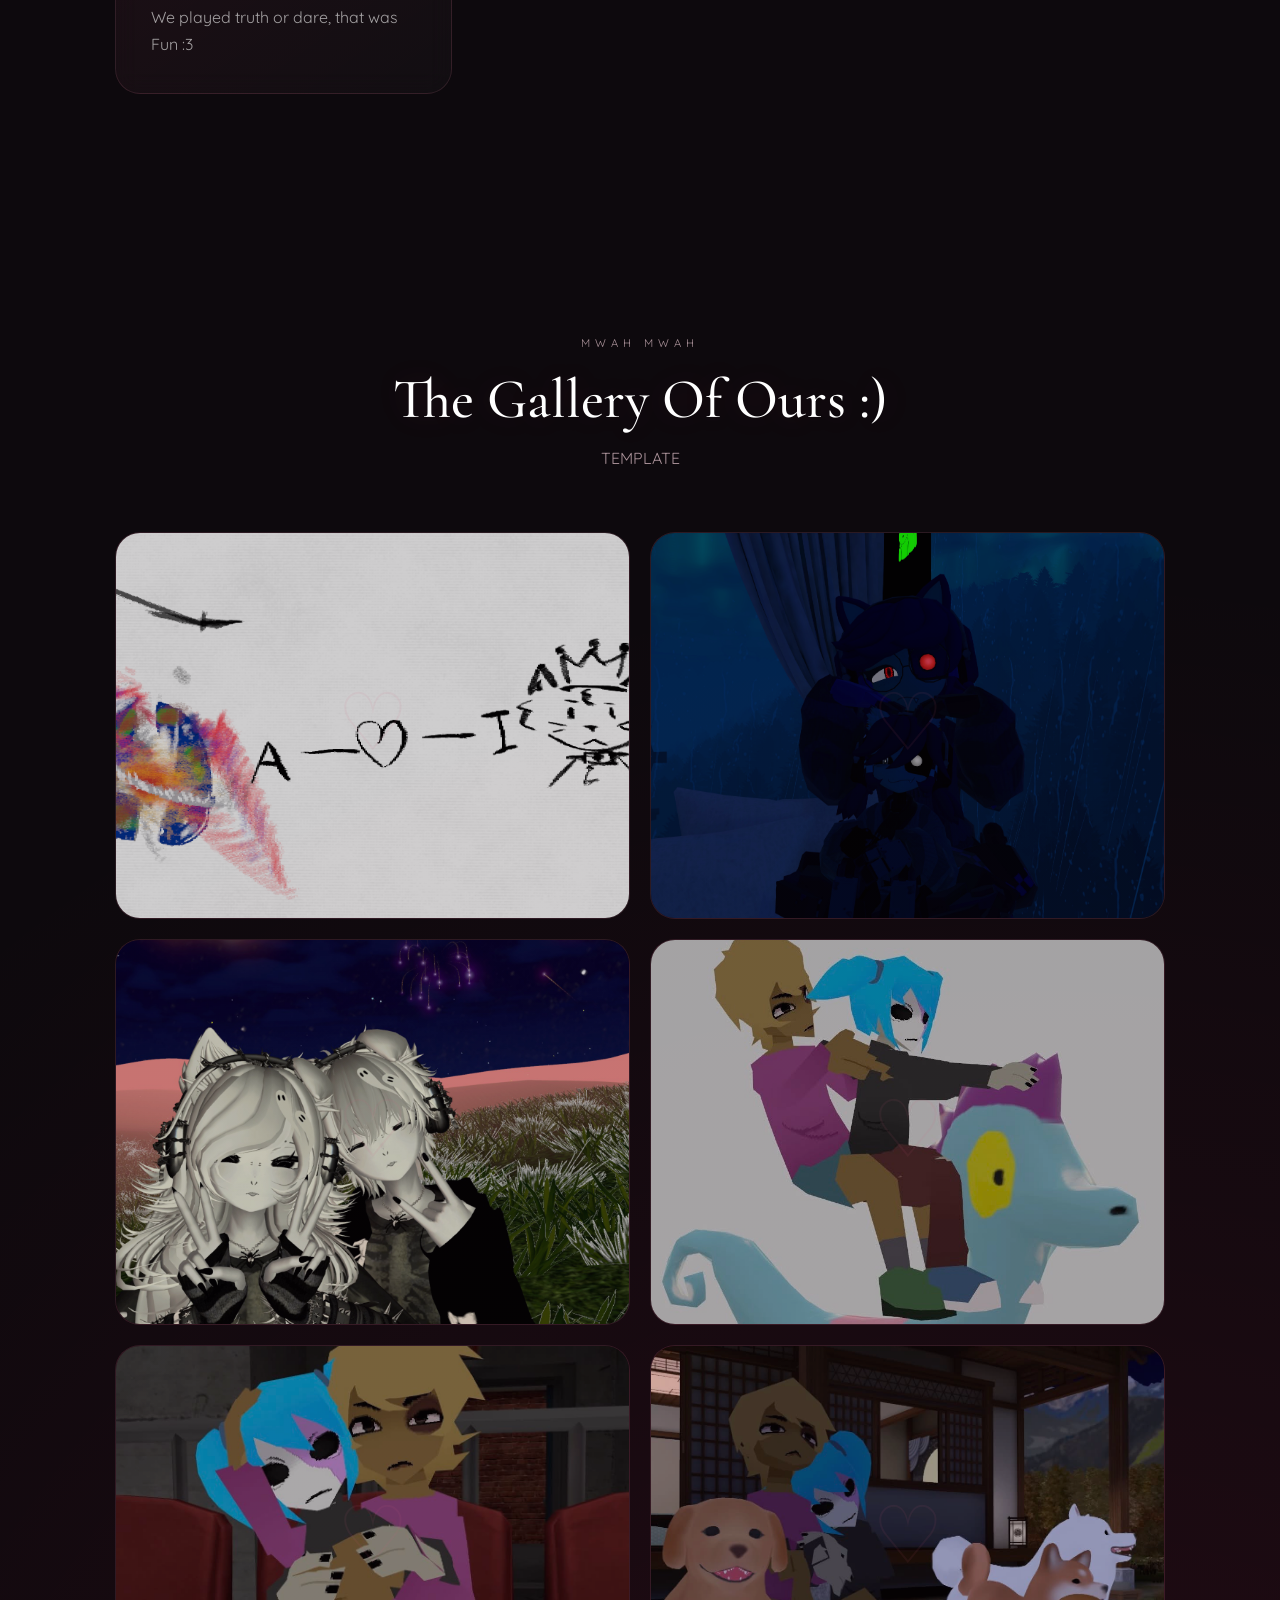
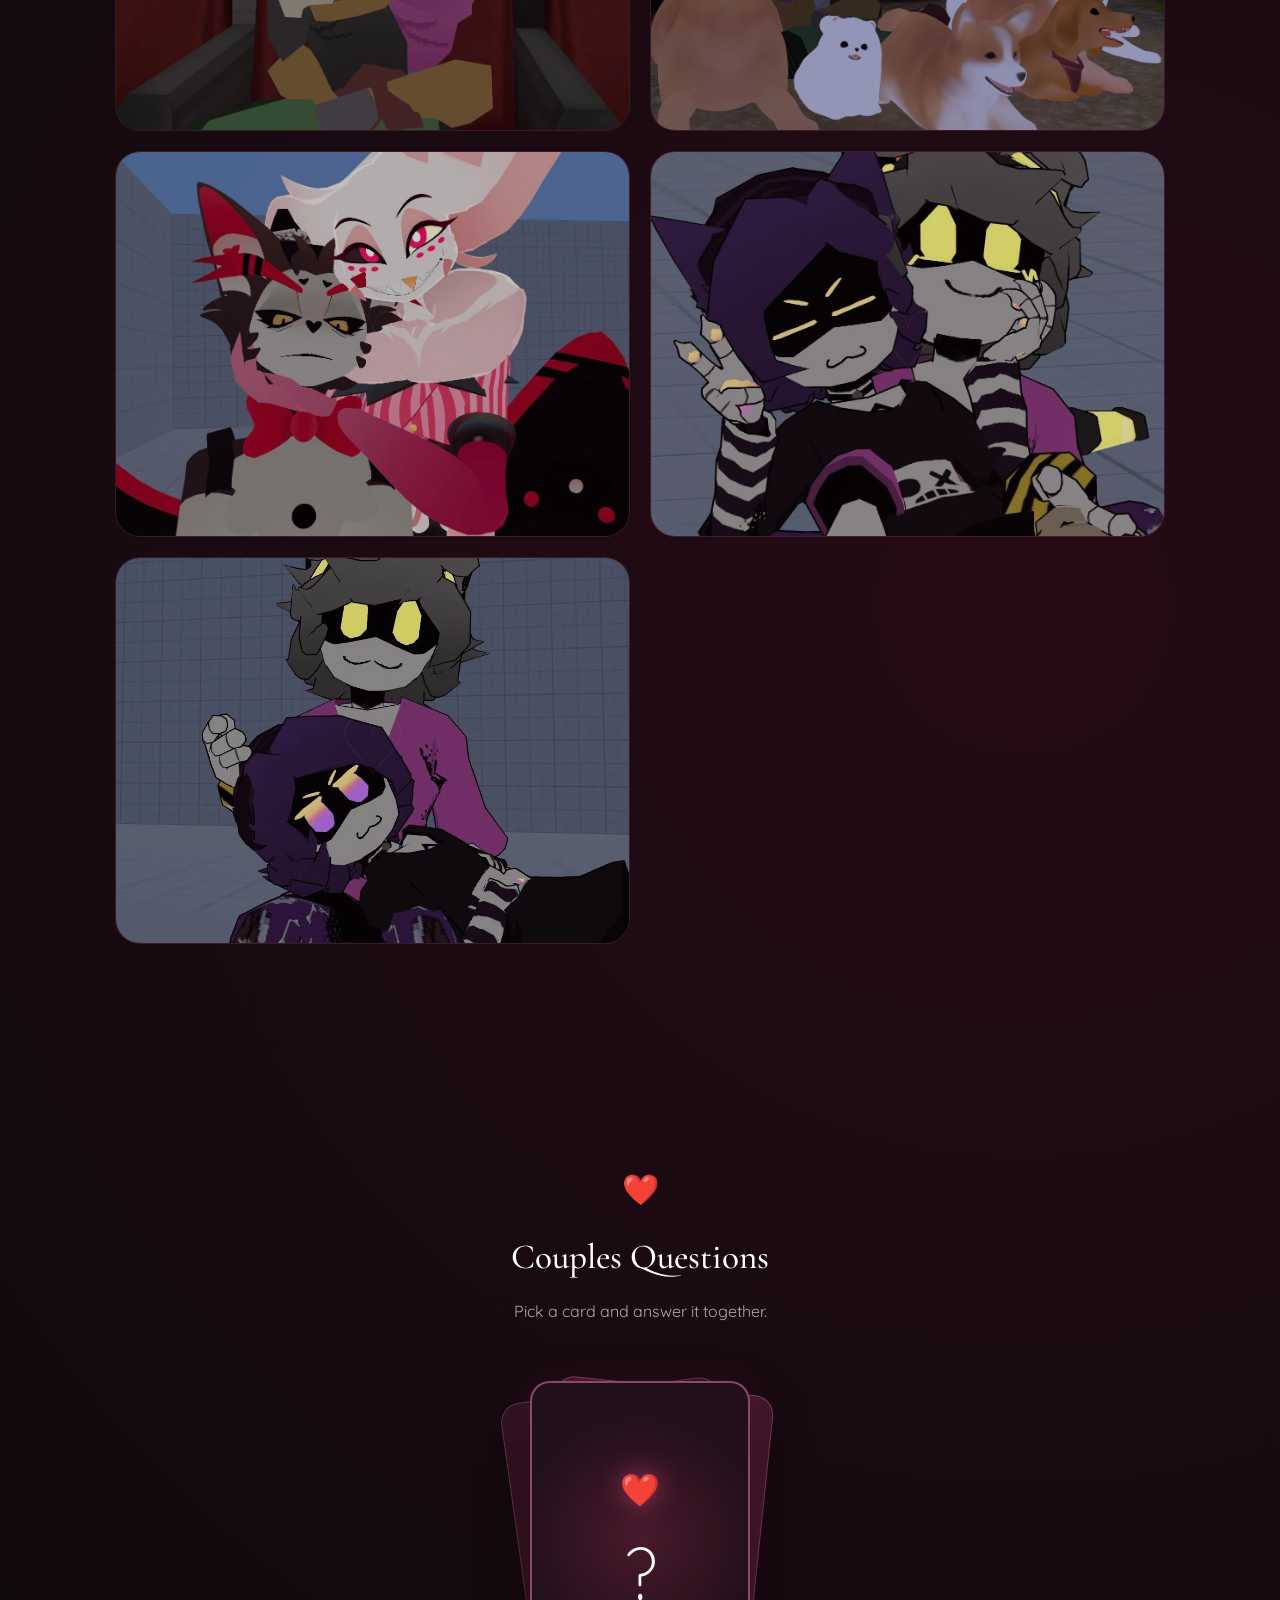
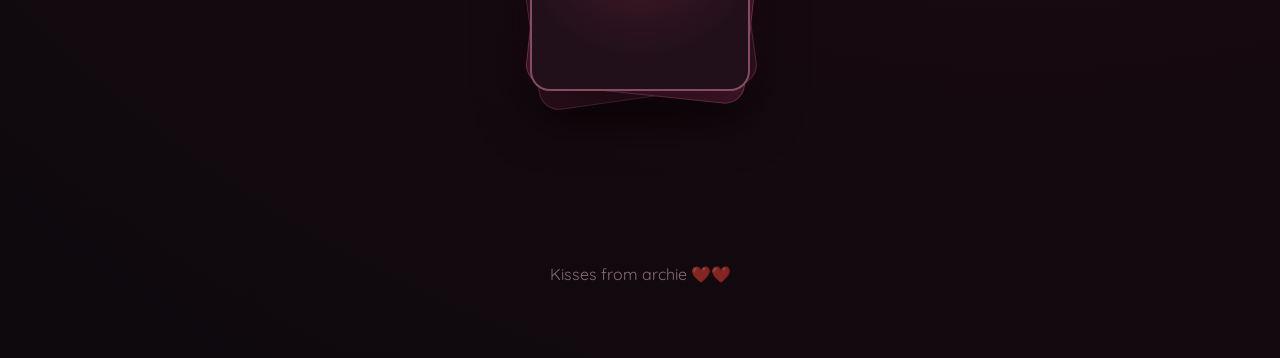
==== commit 16f703ec: "Added Couples Questions Section" ====
--- a/home.html
+++ b/home.html
@@ -368,7 +368,7 @@
                             <img
                                 src="Use my legs as pillow.jpg"
                                 alt="Yes, You make Use Legs As Pillow"
-                                data-description="Yes, You make Use Legs As Pillow 👍❤️"
+                                data-description="Yes, You may Use my Legs As Pillow 👍❤️"
                             >
 
         </div>
@@ -412,6 +412,93 @@
 
 </div>
 
+<section class="couples-questions" id="couplesQuestions">
+
+
+<div class="questions-header">
+    <span class="questions-heart">❤️</span>
+
+    <h2>Couples Questions</h2>
+
+    <p>
+        Pick a card and answer it together.
+    </p>
+</div>
+
+<div class="question-deck" id="questionDeck">
+
+    <div class="deck-card deck-back">
+        <span>❤️</span>
+        <p>US</p>
+        <small>CLICK TO DRAW</small>
+    </div>
+
+    <div class="deck-card deck-middle"></div>
+
+    <div class="deck-card deck-front">
+        <span>❤️</span>
+        <p>?</p>
+    </div>
+
+</div>
+
+
+</section>
+
+<!-- QUESTION POPUP -->
+
+<div class="question-overlay" id="questionOverlay">
+
+
+<button
+    class="question-close"
+    id="questionClose"
+    aria-label="Close question"
+>
+    ×
+</button>
+
+<div class="question-card" id="questionCard">
+
+    <div class="question-card-top">
+        <span>❤️</span>
+        <span id="questionNumber">01</span>
+    </div>
+
+    <div class="question-content">
+        <p id="questionText">
+            What's your favourite memory of us?
+        </p>
+    </div>
+
+    <div class="question-card-bottom">
+        <span>❤️</span>
+    </div>
+
+</div>
+
+<div class="question-buttons">
+
+    <button
+        class="last-question"
+        id="lastQuestion"
+    >
+        ← Last Question
+    </button>
+
+    <button
+        class="next-question"
+        id="nextQuestion"
+    >
+        Next Question ❤️
+    </button>
+
+</div>
+
+
+</div>
+
+
 
 <!-- IMAGE VIEWER -->
 
--- a/style.css
+++ b/style.css
@@ -1719,4 +1719,612 @@
     grid-column: 1 / -1;
     width: min(500px, 100%);
     justify-self: center;
+}
+
+/* ============================= */
+/* COUPLES QUESTIONS */
+/* ============================= */
+
+.couples-questions {
+    position: relative;
+    padding: 100px 20px;
+    text-align: center;
+}
+
+.questions-header {
+    margin-bottom: 55px;
+}
+
+.questions-heart {
+    display: block;
+    font-size: 30px;
+    margin-bottom: 12px;
+}
+
+.questions-header h2 {
+    margin: 0 0 12px;
+    font-size: 2.2rem;
+}
+
+.questions-header p {
+    margin: 0;
+    opacity: 0.65;
+}
+
+
+/* ============================= */
+/* QUESTION DECK */
+/* ============================= */
+
+.question-deck {
+    position: relative;
+
+    width: 220px;
+    height: 310px;
+
+    margin: 0 auto;
+
+    cursor: pointer;
+
+    perspective: 1000px;
+
+    transition:
+        transform 0.3s ease;
+}
+
+.question-deck:hover {
+    transform:
+        translateY(-10px)
+        rotate(-2deg);
+}
+
+
+/* All cards */
+
+.deck-card {
+    position: absolute;
+
+    width: 220px;
+    height: 310px;
+
+    border-radius: 20px;
+
+    display: flex;
+    flex-direction: column;
+    align-items: center;
+    justify-content: center;
+
+    user-select: none;
+
+    box-sizing: border-box;
+}
+
+
+/* Back card */
+
+.deck-back {
+    background: #321421;
+
+    border: 1px solid
+        rgba(255, 150, 190, 0.25);
+
+    transform:
+        rotate(-8deg)
+        translate(-12px, 6px);
+
+    box-shadow:
+        0 15px 35px
+        rgba(0, 0, 0, 0.3);
+}
+
+
+/* Middle card */
+
+.deck-middle {
+    background: #43182c;
+
+    border: 1px solid
+        rgba(255, 150, 190, 0.3);
+
+    transform:
+        rotate(6deg)
+        translate(10px, 3px);
+
+    box-shadow:
+        0 15px 35px
+        rgba(0, 0, 0, 0.3);
+}
+
+
+/* Front card */
+
+.deck-front {
+    z-index: 3;
+
+    background:
+        radial-gradient(
+            circle at center,
+            rgba(255, 70, 130, 0.18),
+            transparent 65%
+        ),
+        #211019;
+
+    border: 2px solid
+        rgba(255, 150, 190, 0.45);
+
+    box-shadow:
+        0 25px 55px
+        rgba(0, 0, 0, 0.45),
+
+        0 0 35px
+        rgba(255, 60, 130, 0.12);
+
+    transition:
+        transform 0.3s ease;
+}
+
+
+/* Front card hover */
+
+.question-deck:hover .deck-front {
+    transform:
+        translateY(-6px)
+        rotate(1deg);
+}
+
+
+/* Deck contents */
+
+.deck-front span {
+    font-size: 32px;
+
+    margin-bottom: 20px;
+
+    filter:
+        drop-shadow(
+            0 0 12px
+            rgba(255, 80, 140, 0.5)
+        );
+}
+
+.deck-front p {
+    margin: 0;
+
+    font-size: 4.5rem;
+
+    font-weight: 300;
+
+    line-height: 1;
+}
+
+.deck-back span {
+    font-size: 35px;
+
+    margin-bottom: 15px;
+}
+
+.deck-back p {
+    margin: 0 0 15px;
+
+    font-size: 2rem;
+
+    letter-spacing: 4px;
+}
+
+.deck-back small {
+    font-size: 0.6rem;
+
+    letter-spacing: 3px;
+
+    opacity: 0.45;
+}
+
+
+/* ============================= */
+/* QUESTION OVERLAY */
+/* ============================= */
+
+.question-overlay {
+    position: fixed;
+
+    inset: 0;
+
+    z-index: 9999;
+
+    display: flex;
+
+    flex-direction: column;
+
+    align-items: center;
+
+    justify-content: center;
+
+    padding: 20px;
+
+    box-sizing: border-box;
+
+    background:
+        rgba(10, 4, 9, 0.72);
+
+    backdrop-filter:
+        blur(18px);
+
+    -webkit-backdrop-filter:
+        blur(18px);
+
+    opacity: 0;
+
+    visibility: hidden;
+
+    pointer-events: none;
+
+    transition:
+        opacity 0.35s ease,
+        visibility 0.35s ease;
+}
+
+
+/* Visible */
+
+.question-overlay.active {
+    opacity: 1;
+
+    visibility: visible;
+
+    pointer-events: auto;
+}
+
+
+/* ============================= */
+/* QUESTION CARD */
+/* ============================= */
+
+.question-card {
+    position: relative;
+
+    width: min(420px, 85vw);
+
+    aspect-ratio: 2 / 3;
+
+    padding: 30px;
+
+    box-sizing: border-box;
+
+    display: flex;
+
+    flex-direction: column;
+
+    justify-content: space-between;
+
+    border-radius: 24px;
+
+    background:
+        radial-gradient(
+            circle at 50% 45%,
+            rgba(255, 70, 130, 0.17),
+            transparent 60%
+        ),
+        #24101a;
+
+    border:
+        2px solid
+        rgba(255, 160, 195, 0.5);
+
+    box-shadow:
+
+        0 35px 90px
+        rgba(0, 0, 0, 0.75),
+
+        0 0 60px
+        rgba(255, 60, 130, 0.15);
+
+    transform:
+        scale(0.75)
+        rotateY(90deg);
+
+    opacity: 0;
+
+    transform-style: preserve-3d;
+}
+
+
+/* Card animation */
+
+.question-overlay.active .question-card {
+    animation:
+        questionCardAppear
+        0.65s
+        cubic-bezier(
+            0.16,
+            1.2,
+            0.3,
+            1
+        )
+        forwards;
+}
+
+
+@keyframes questionCardAppear {
+
+    0% {
+        opacity: 0;
+
+        transform:
+            scale(0.7)
+            rotateY(90deg)
+            translateY(30px);
+    }
+
+    60% {
+        opacity: 1;
+
+        transform:
+            scale(1.04)
+            rotateY(-5deg)
+            translateY(-5px);
+    }
+
+    100% {
+        opacity: 1;
+
+        transform:
+            scale(1)
+            rotateY(0deg)
+            translateY(0);
+    }
+
+}
+
+
+/* ============================= */
+/* CARD TOP / BOTTOM */
+/* ============================= */
+
+.question-card-top,
+.question-card-bottom {
+    display: flex;
+
+    justify-content: space-between;
+
+    align-items: center;
+
+    color:
+        rgba(255, 190, 210, 0.8);
+
+    font-size: 18px;
+}
+
+.question-card-top span:first-child,
+.question-card-bottom span {
+    filter:
+        drop-shadow(
+            0 0 8px
+            rgba(255, 80, 140, 0.4)
+        );
+}
+
+
+/* ============================= */
+/* QUESTION TEXT */
+/* ============================= */
+
+.question-content {
+    flex: 1;
+
+    display: flex;
+
+    align-items: center;
+
+    justify-content: center;
+
+    text-align: center;
+
+    padding:
+        20px 10px;
+}
+
+.question-content p {
+    margin: 0;
+
+    color: #ffdce7;
+
+    font-size:
+        clamp(
+            1.15rem,
+            4vw,
+            1.65rem
+        );
+
+    line-height: 1.55;
+
+    font-weight: 400;
+
+    text-shadow:
+        0 0 15px
+        rgba(255, 80, 140, 0.15);
+}
+
+
+/* ============================= */
+/* CLOSE BUTTON */
+/* ============================= */
+
+.question-close {
+    position: absolute;
+
+    top: 25px;
+    right: 30px;
+
+    z-index: 10;
+
+    width: 46px;
+    height: 46px;
+
+    border: none;
+
+    border-radius: 50%;
+
+    background:
+        rgba(255, 255, 255, 0.07);
+
+    color: white;
+
+    font-size: 28px;
+
+    line-height: 1;
+
+    cursor: pointer;
+
+    transition:
+        background 0.25s ease,
+        transform 0.25s ease;
+}
+
+.question-close:hover {
+    background:
+        rgba(255, 70, 130, 0.25);
+
+    transform:
+        rotate(90deg)
+        scale(1.05);
+}
+
+
+/* ============================= */
+/* QUESTION BUTTONS */
+/* ============================= */
+
+.question-buttons {
+    display: flex;
+    align-items: center;
+    justify-content: center;
+    gap: 12px;
+
+    margin-top: 25px;
+}
+
+
+/* Shared button styling */
+
+.question-buttons button {
+    padding: 13px 22px;
+
+    border:
+        1px solid
+        rgba(255, 150, 190, 0.35);
+
+    border-radius: 999px;
+
+    background:
+        rgba(255, 70, 130, 0.12);
+
+    color: #ffdce7;
+
+    font-family: inherit;
+
+    font-size: 0.9rem;
+
+    cursor: pointer;
+
+    transition:
+        background 0.25s ease,
+        transform 0.25s ease,
+        box-shadow 0.25s ease;
+}
+
+
+.question-buttons button:hover {
+    background:
+        rgba(255, 70, 130, 0.25);
+
+    transform:
+        translateY(-3px);
+
+    box-shadow:
+        0 12px 30px
+        rgba(0, 0, 0, 0.35);
+}
+
+
+.question-buttons button:active {
+    transform:
+        translateY(0)
+        scale(0.97);
+}
+
+
+/* Disabled last button */
+
+.last-question:disabled {
+    opacity: 0.35;
+
+    cursor: not-allowed;
+
+    transform: none;
+
+    box-shadow: none;
+}
+
+
+/* Mobile */
+
+@media (max-width: 600px) {
+
+    .question-buttons {
+        flex-direction: column;
+
+        width: 100%;
+    }
+
+    .question-buttons button {
+        width: min(280px, 80vw);
+    }
+
+}
+
+
+/* ============================= */
+/* MOBILE */
+/* ============================= */
+
+@media (max-width: 600px) {
+
+    .couples-questions {
+        padding:
+            75px 15px;
+    }
+
+    .questions-header h2 {
+        font-size: 1.8rem;
+    }
+
+    .question-deck {
+        width: 190px;
+        height: 270px;
+    }
+
+    .deck-card {
+        width: 190px;
+        height: 270px;
+    }
+
+    .deck-front p {
+        font-size: 4rem;
+    }
+
+    .question-card {
+        width: 84vw;
+
+        max-height: 75vh;
+    }
+
+    .question-content p {
+        font-size: 1.15rem;
+    }
+
+    .question-close {
+        top: 18px;
+        right: 18px;
+    }
+
 }
